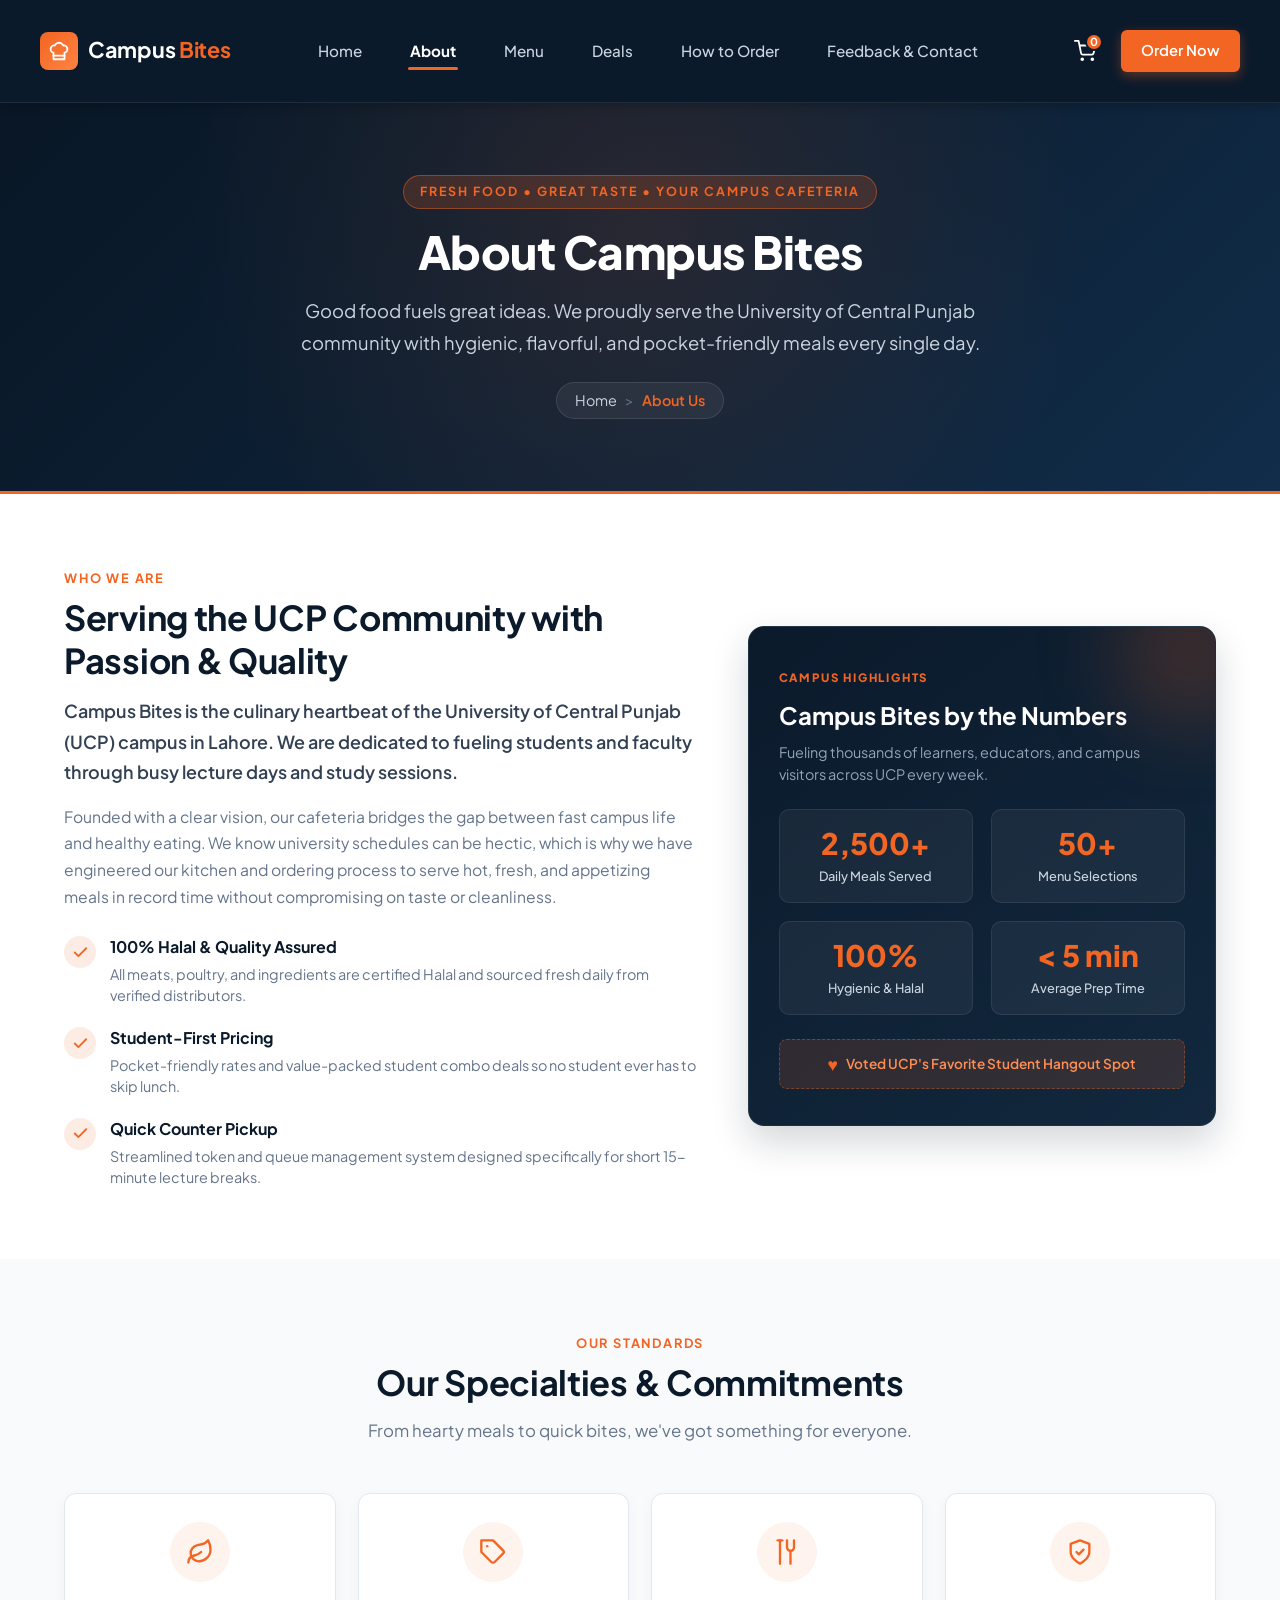
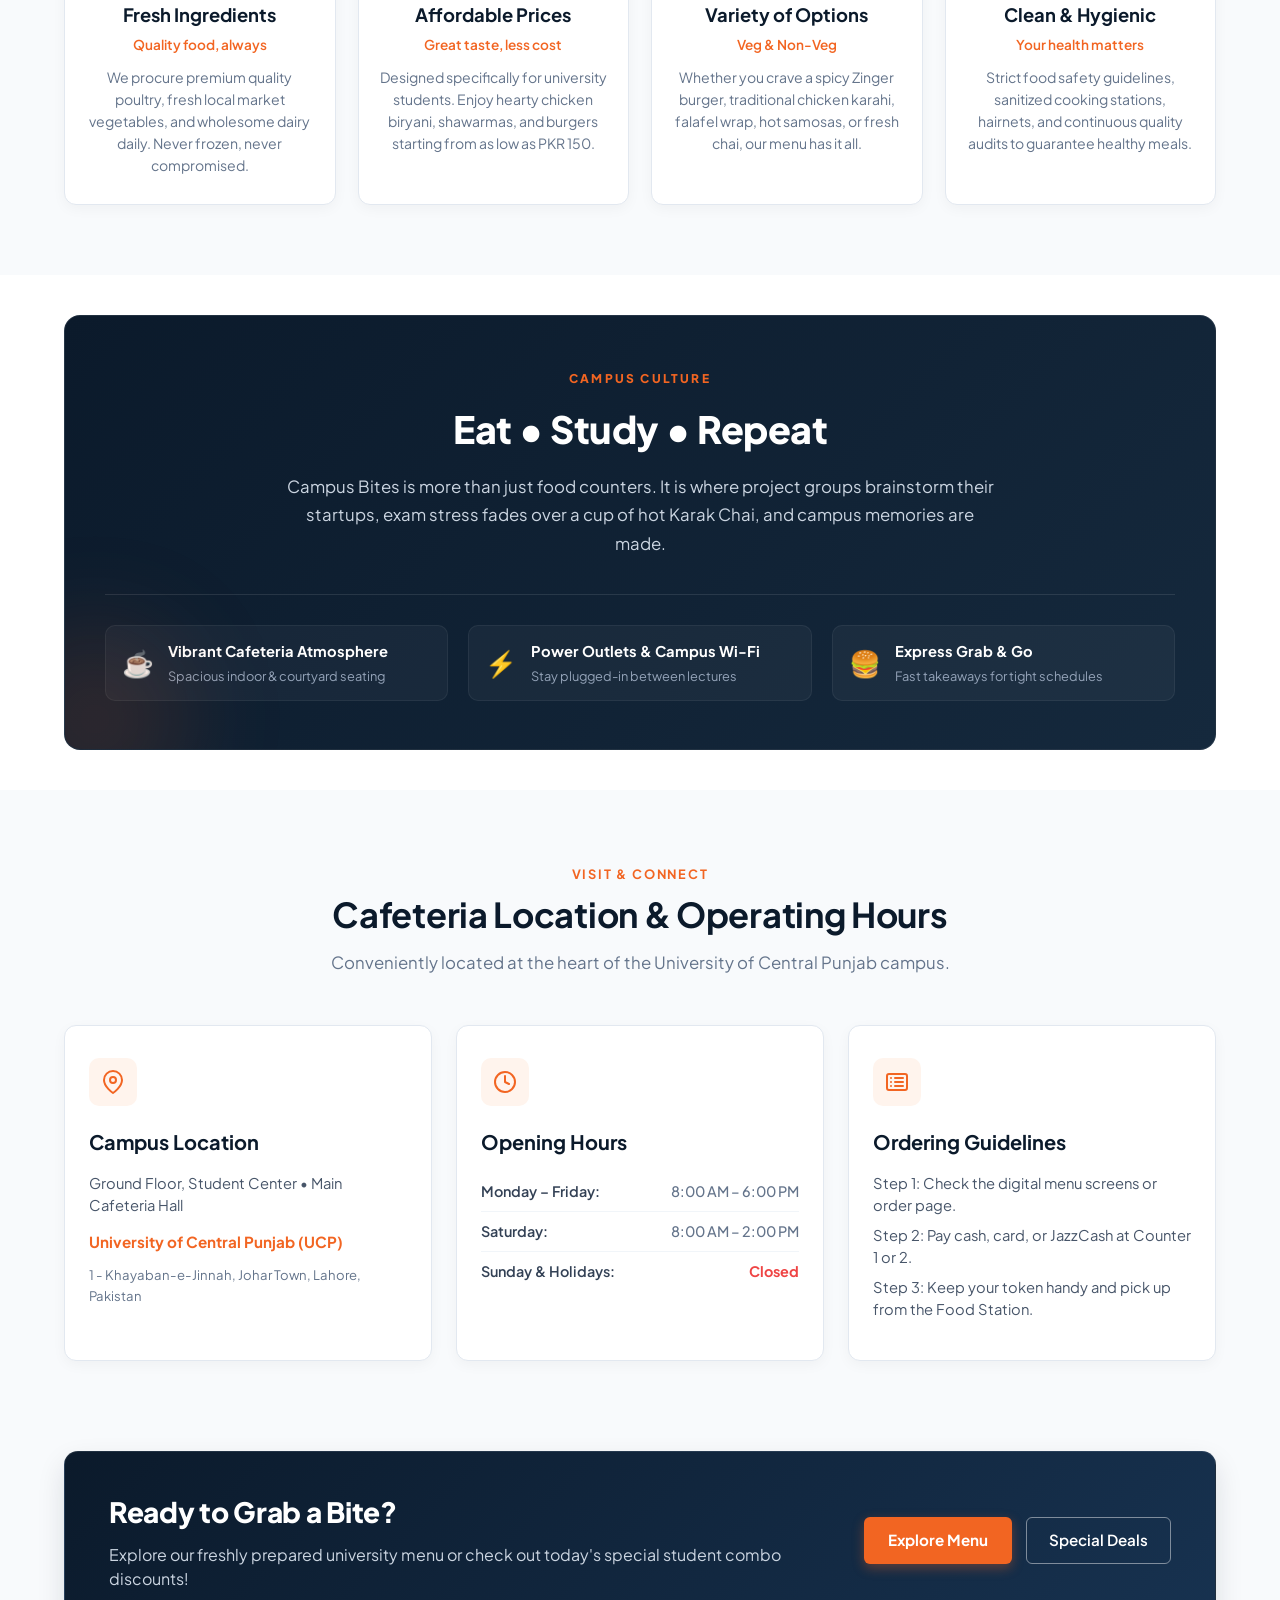
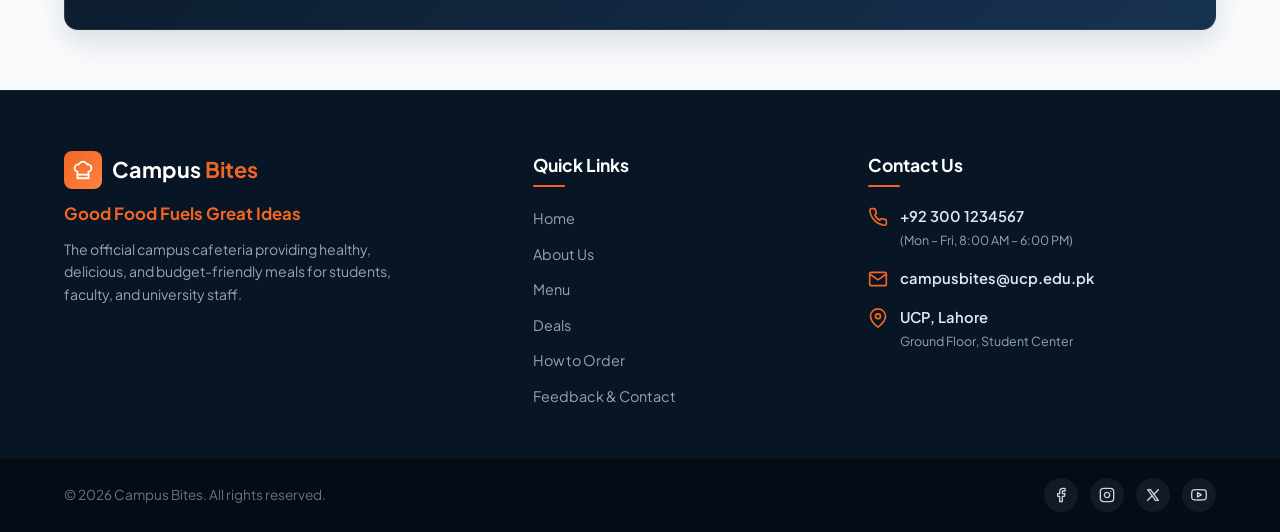
==== src/about-page.html @ dafc76db "Add About Page" ====
<!DOCTYPE html>
<html lang="en">
<head>
    <meta charset="UTF-8">
    <meta name="viewport" content="width=device-width, initial-scale=1.0">
    <title>Campus Bites | About Us</title>
    <!-- Linking shared CSS file -->
    <link rel="stylesheet" href="../styles/style.css">
    <!-- Google Fonts for modern typography -->
    <link rel="preconnect" href="https://fonts.googleapis.com">
    <link rel="preconnect" href="https://fonts.gstatic.com" crossorigin>
    <link href="https://fonts.googleapis.com/css2?family=Plus+Jakarta+Sans:wght@400;500;600;700;800&display=swap" rel="stylesheet">
</head>
<body class="about-body">

    <!-- Header & Navigation Bar -->
    <header class="about-header" id="about-top">
        <div class="about-header-inner">
            <!-- Brand Logo -->
            <a href="index.html" class="about-logo">
                <span class="about-logo-badge">
                    <!-- Chef Hat Icon -->
                    <svg class="about-logo-icon" viewBox="0 0 24 24" fill="none" stroke="currentColor" stroke-width="2" stroke-linecap="round" stroke-linejoin="round">
                        <path d="M6 13.87A4 4 0 0 1 7.41 6a5.11 5.11 0 0 1 1.05-1.54 5 5 0 0 1 7.08 0A5.11 5.11 0 0 1 16.59 6 4 4 0 0 1 18 13.87V21H6Z"/>
                        <line x1="6" y1="17" x2="18" y2="17"/>
                    </svg>
                </span>
                <span class="about-logo-text">Campus <span class="about-logo-accent">Bites</span></span>
            </a>

            <!-- Navigation Links -->
            <nav class="about-nav">
                <ul class="about-nav-list">
                    <li class="about-nav-item"><a href="index.html" class="about-nav-link">Home</a></li>
                    <li class="about-nav-item"><a href="about-page.html" class="about-nav-link about-nav-link-active">About</a></li>
                    <li class="about-nav-item"><a href="menu.html" class="about-nav-link">Menu</a></li>
                    <li class="about-nav-item"><a href="deals.html" class="about-nav-link">Deals</a></li>
                    <li class="about-nav-item"><a href="order.html" class="about-nav-link">How to Order</a></li>
                    <li class="about-nav-item"><a href="feedback.html" class="about-nav-link">Feedback &amp; Contact</a></li>
                </ul>
            </nav>

            <!-- Actions: Cart & Order Button -->
            <div class="about-header-actions">
                <a href="order.html" class="about-cart-btn" aria-label="Shopping Cart">
                    <svg class="about-cart-icon" viewBox="0 0 24 24" fill="none" stroke="currentColor" stroke-width="2" stroke-linecap="round" stroke-linejoin="round">
                        <circle cx="9" cy="21" r="1"/>
                        <circle cx="20" cy="21" r="1"/>
                        <path d="M1 1h4l2.68 13.39a2 2 0 0 0 2 1.61h9.72a2 2 0 0 0 2-1.61L23 6H6"/>
                    </svg>
                    <span class="about-cart-count">0</span>
                </a>
                <a href="order.html" class="about-order-btn">Order Now</a>
            </div>
        </div>
    </header>

    <!-- Main Content -->
    <main class="about-main">

        <!-- Hero Banner Section -->
        <section class="about-hero">
            <div class="about-hero-overlay"></div>
            <div class="about-hero-content">
                <span class="about-hero-badge">Fresh Food &bull; Great Taste &bull; Your Campus Cafeteria</span>
                <h1 class="about-hero-title">About Campus Bites</h1>
                <p class="about-hero-desc">Good food fuels great ideas. We proudly serve the University of Central Punjab community with hygienic, flavorful, and pocket-friendly meals every single day.</p>
                <div class="about-hero-breadcrumbs">
                    <a href="index.html" class="about-breadcrumb-item">Home</a>
                    <span class="about-breadcrumb-sep">&gt;</span>
                    <span class="about-breadcrumb-item about-breadcrumb-current">About Us</span>
                </div>
            </div>
        </section>

        <!-- Our Story & Mission Section -->
        <section class="about-section about-story-section" id="about-story">
            <div class="about-container">
                <div class="about-story-grid">
                    
                    <!-- Left Column: Story Text -->
                    <div class="about-story-text">
                        <span class="about-section-tag">WHO WE ARE</span>
                        <h2 class="about-section-heading">Serving the UCP Community with Passion &amp; Quality</h2>
                        <p class="about-story-lead">Campus Bites is the culinary heartbeat of the University of Central Punjab (UCP) campus in Lahore. We are dedicated to fueling students and faculty through busy lecture days and study sessions.</p>
                        <p class="about-story-paragraph">Founded with a clear vision, our cafeteria bridges the gap between fast campus life and healthy eating. We know university schedules can be hectic, which is why we have engineered our kitchen and ordering process to serve hot, fresh, and appetizing meals in record time without compromising on taste or cleanliness.</p>
                        
                        <!-- Story Feature Points -->
                        <div class="about-story-features">
                            <div class="about-story-feature-item">
                                <div class="about-feature-icon-wrapper">
                                    <svg viewBox="0 0 24 24" fill="none" stroke="currentColor" stroke-width="2.5" stroke-linecap="round" stroke-linejoin="round">
                                        <polyline points="20 6 9 17 4 12"/>
                                    </svg>
                                </div>
                                <div class="about-feature-text">
                                    <h4 class="about-feature-title">100% Halal &amp; Quality Assured</h4>
                                    <p class="about-feature-desc">All meats, poultry, and ingredients are certified Halal and sourced fresh daily from verified distributors.</p>
                                </div>
                            </div>

                            <div class="about-story-feature-item">
                                <div class="about-feature-icon-wrapper">
                                    <svg viewBox="0 0 24 24" fill="none" stroke="currentColor" stroke-width="2.5" stroke-linecap="round" stroke-linejoin="round">
                                        <polyline points="20 6 9 17 4 12"/>
                                    </svg>
                                </div>
                                <div class="about-feature-text">
                                    <h4 class="about-feature-title">Student-First Pricing</h4>
                                    <p class="about-feature-desc">Pocket-friendly rates and value-packed student combo deals so no student ever has to skip lunch.</p>
                                </div>
                            </div>

                            <div class="about-story-feature-item">
                                <div class="about-feature-icon-wrapper">
                                    <svg viewBox="0 0 24 24" fill="none" stroke="currentColor" stroke-width="2.5" stroke-linecap="round" stroke-linejoin="round">
                                        <polyline points="20 6 9 17 4 12"/>
                                    </svg>
                                </div>
                                <div class="about-feature-text">
                                    <h4 class="about-feature-title">Quick Counter Pickup</h4>
                                    <p class="about-feature-desc">Streamlined token and queue management system designed specifically for short 15-minute lecture breaks.</p>
                                </div>
                            </div>
                        </div>
                    </div>

                    <!-- Right Column: Visual Stats Card -->
                    <div class="about-story-visual">
                        <div class="about-stats-card">
                            <div class="about-stats-card-header">
                                <span class="about-stats-card-badge">CAMPUS HIGHLIGHTS</span>
                                <h3 class="about-stats-card-title">Campus Bites by the Numbers</h3>
                                <p class="about-stats-card-desc">Fueling thousands of learners, educators, and campus visitors across UCP every week.</p>
                            </div>

                            <div class="about-stats-grid">
                                <div class="about-stat-item">
                                    <span class="about-stat-num">2,500+</span>
                                    <span class="about-stat-label">Daily Meals Served</span>
                                </div>
                                <div class="about-stat-item">
                                    <span class="about-stat-num">50+</span>
                                    <span class="about-stat-label">Menu Selections</span>
                                </div>
                                <div class="about-stat-item">
                                    <span class="about-stat-num">100%</span>
                                    <span class="about-stat-label">Hygienic &amp; Halal</span>
                                </div>
                                <div class="about-stat-item">
                                    <span class="about-stat-num">&lt; 5 min</span>
                                    <span class="about-stat-label">Average Prep Time</span>
                                </div>
                            </div>

                            <div class="about-card-banner">
                                <span class="about-card-banner-icon">&hearts;</span>
                                <span class="about-card-banner-text">Voted UCP's Favorite Student Hangout Spot</span>
                            </div>
                        </div>
                    </div>

                </div>
            </div>
        </section>

        <!-- Our Specialties Section (Matching Home Page Theme) -->
        <section class="about-section about-pillars-section" id="about-specialties">
            <div class="about-container">
                
                <div class="about-section-header-center">
                    <span class="about-section-tag">OUR STANDARDS</span>
                    <h2 class="about-section-heading">Our Specialties &amp; Commitments</h2>
                    <p class="about-section-subheading">From hearty meals to quick bites, we've got something for everyone.</p>
                </div>

                <div class="about-pillars-grid">
                    
                    <!-- Card 1: Fresh Ingredients -->
                    <div class="about-pillar-card">
                        <div class="about-pillar-icon-container">
                            <!-- Leaf / Plant Icon -->
                            <svg viewBox="0 0 24 24" fill="none" stroke="currentColor" stroke-width="2" stroke-linecap="round" stroke-linejoin="round">
                                <path d="M11 20A7 7 0 0 1 9.8 6.1C15.5 5 17 4.48 19 2c1 2 2 4.18 2 8 0 5.5-4.78 10-10 10Z"/>
                                <path d="M2 21c0-3 1.85-5.36 5.08-6C9.5 14.52 12 13 13 12"/>
                            </svg>
                        </div>
                        <h3 class="about-pillar-title">Fresh Ingredients</h3>
                        <p class="about-pillar-subtitle">Quality food, always</p>
                        <p class="about-pillar-text">We procure premium quality poultry, fresh local market vegetables, and wholesome dairy daily. Never frozen, never compromised.</p>
                    </div>

                    <!-- Card 2: Affordable Prices -->
                    <div class="about-pillar-card">
                        <div class="about-pillar-icon-container">
                            <!-- Price Tag Icon -->
                            <svg viewBox="0 0 24 24" fill="none" stroke="currentColor" stroke-width="2" stroke-linecap="round" stroke-linejoin="round">
                                <path d="M20.59 13.41l-7.17 7.17a2 2 0 0 1-2.83 0L2 12V2h10l8.59 8.59a2 2 0 0 1 0 2.82z"/>
                                <line x1="7" y1="7" x2="7.01" y2="7"/>
                            </svg>
                        </div>
                        <h3 class="about-pillar-title">Affordable Prices</h3>
                        <p class="about-pillar-subtitle">Great taste, less cost</p>
                        <p class="about-pillar-text">Designed specifically for university students. Enjoy hearty chicken biryani, shawarmas, and burgers starting from as low as PKR 150.</p>
                    </div>

                    <!-- Card 3: Variety of Options -->
                    <div class="about-pillar-card">
                        <div class="about-pillar-icon-container">
                            <!-- Cutlery / Bowl Icon -->
                            <svg viewBox="0 0 24 24" fill="none" stroke="currentColor" stroke-width="2" stroke-linecap="round" stroke-linejoin="round">
                                <path d="M18 2v6a3 3 0 0 1-3 3 3 3 0 0 1-3-3V2"/>
                                <path d="M15 11v11"/>
                                <path d="M6 2v20"/>
                                <path d="M4 2h4"/>
                            </svg>
                        </div>
                        <h3 class="about-pillar-title">Variety of Options</h3>
                        <p class="about-pillar-subtitle">Veg &amp; Non-Veg</p>
                        <p class="about-pillar-text">Whether you crave a spicy Zinger burger, traditional chicken karahi, falafel wrap, hot samosas, or fresh chai, our menu has it all.</p>
                    </div>

                    <!-- Card 4: Clean & Hygienic -->
                    <div class="about-pillar-card">
                        <div class="about-pillar-icon-container">
                            <!-- Sparkle / Shield Icon -->
                            <svg viewBox="0 0 24 24" fill="none" stroke="currentColor" stroke-width="2" stroke-linecap="round" stroke-linejoin="round">
                                <path d="M12 22s8-4 8-10V5l-8-3-8 3v7c0 6 8 10 8 10z"/>
                                <path d="m9 12 2 2 4-4"/>
                            </svg>
                        </div>
                        <h3 class="about-pillar-title">Clean &amp; Hygienic</h3>
                        <p class="about-pillar-subtitle">Your health matters</p>
                        <p class="about-pillar-text">Strict food safety guidelines, sanitized cooking stations, hairnets, and continuous quality audits to guarantee healthy meals.</p>
                    </div>

                </div>
            </div>
        </section>

        <!-- "Eat Study Repeat" Campus Life Feature Banner -->
        <section class="about-quote-section">
            <div class="about-container">
                <div class="about-quote-box">
                    <span class="about-quote-badge">CAMPUS CULTURE</span>
                    <h2 class="about-quote-title">Eat &bull; Study &bull; Repeat</h2>
                    <p class="about-quote-desc">Campus Bites is more than just food counters. It is where project groups brainstorm their startups, exam stress fades over a cup of hot Karak Chai, and campus memories are made.</p>
                    
                    <div class="about-quote-features-row">
                        <div class="about-quote-feature">
                            <span class="about-quote-feature-icon">&#9749;</span>
                            <div class="about-quote-feature-text">
                                <strong class="about-quote-feature-title">Vibrant Cafeteria Atmosphere</strong>
                                <span class="about-quote-feature-sub">Spacious indoor &amp; courtyard seating</span>
                            </div>
                        </div>
                        <div class="about-quote-feature">
                            <span class="about-quote-feature-icon">&#9889;</span>
                            <div class="about-quote-feature-text">
                                <strong class="about-quote-feature-title">Power Outlets &amp; Campus Wi-Fi</strong>
                                <span class="about-quote-feature-sub">Stay plugged-in between lectures</span>
                            </div>
                        </div>
                        <div class="about-quote-feature">
                            <span class="about-quote-feature-icon">&#127828;</span>
                            <div class="about-quote-feature-text">
                                <strong class="about-quote-feature-title">Express Grab &amp; Go</strong>
                                <span class="about-quote-feature-sub">Fast takeaways for tight schedules</span>
                            </div>
                        </div>
                    </div>
                </div>
            </div>
        </section>

        <!-- Cafeteria Information: Location, Timings & Guidelines -->
        <section class="about-section about-info-section" id="about-info">
            <div class="about-container">
                <div class="about-section-header-center">
                    <span class="about-section-tag">VISIT &amp; CONNECT</span>
                    <h2 class="about-section-heading">Cafeteria Location &amp; Operating Hours</h2>
                    <p class="about-section-subheading">Conveniently located at the heart of the University of Central Punjab campus.</p>
                </div>

                <div class="about-info-grid">
                    
                    <!-- Location Card -->
                    <div class="about-info-card">
                        <div class="about-info-icon-circle">
                            <svg viewBox="0 0 24 24" fill="none" stroke="currentColor" stroke-width="2" stroke-linecap="round" stroke-linejoin="round">
                                <path d="M21 10c0 7-9 13-9 13s-9-6-9-13a9 9 0 0 1 18 0z"/>
                                <circle cx="12" cy="10" r="3"/>
                            </svg>
                        </div>
                        <h3 class="about-info-card-title">Campus Location</h3>
                        <p class="about-info-card-text">Ground Floor, Student Center &bull; Main Cafeteria Hall</p>
                        <p class="about-info-card-highlight">University of Central Punjab (UCP)</p>
                        <p class="about-info-card-sub">1 - Khayaban-e-Jinnah, Johar Town, Lahore, Pakistan</p>
                    </div>

                    <!-- Timings Card -->
                    <div class="about-info-card">
                        <div class="about-info-icon-circle">
                            <svg viewBox="0 0 24 24" fill="none" stroke="currentColor" stroke-width="2" stroke-linecap="round" stroke-linejoin="round">
                                <circle cx="12" cy="12" r="10"/>
                                <polyline points="12 6 12 12 16 14"/>
                            </svg>
                        </div>
                        <h3 class="about-info-card-title">Opening Hours</h3>
                        <div class="about-timing-row">
                            <span class="about-timing-day">Monday &ndash; Friday:</span>
                            <span class="about-timing-hours">8:00 AM &ndash; 6:00 PM</span>
                        </div>
                        <div class="about-timing-row">
                            <span class="about-timing-day">Saturday:</span>
                            <span class="about-timing-hours">8:00 AM &ndash; 2:00 PM</span>
                        </div>
                        <div class="about-timing-row">
                            <span class="about-timing-day">Sunday &amp; Holidays:</span>
                            <span class="about-timing-hours about-timing-closed">Closed</span>
                        </div>
                    </div>

                    <!-- How It Works / Guidelines Card -->
                    <div class="about-info-card">
                        <div class="about-info-icon-circle">
                            <svg viewBox="0 0 24 24" fill="none" stroke="currentColor" stroke-width="2" stroke-linecap="round" stroke-linejoin="round">
                                <rect x="2" y="4" width="20" height="16" rx="2"/>
                                <line x1="6" y1="8" x2="6" y2="8"/>
                                <line x1="10" y1="8" x2="18" y2="8"/>
                                <line x1="6" y1="12" x2="6" y2="12"/>
                                <line x1="10" y1="12" x2="18" y2="12"/>
                                <line x1="6" y1="16" x2="6" y2="16"/>
                                <line x1="10" y1="16" x2="18" y2="16"/>
                            </svg>
                        </div>
                        <h3 class="about-info-card-title">Ordering Guidelines</h3>
                        <p class="about-info-card-text">Step 1: Check the digital menu screens or order page.</p>
                        <p class="about-info-card-text">Step 2: Pay cash, card, or JazzCash at Counter 1 or 2.</p>
                        <p class="about-info-card-text">Step 3: Keep your token handy and pick up from the Food Station.</p>
                    </div>

                </div>
            </div>
        </section>

        <!-- Call To Action Banner -->
        <section class="about-cta-section">
            <div class="about-container">
                <div class="about-cta-box">
                    <div class="about-cta-content">
                        <h2 class="about-cta-title">Ready to Grab a Bite?</h2>
                        <p class="about-cta-desc">Explore our freshly prepared university menu or check out today's special student combo discounts!</p>
                    </div>
                    <div class="about-cta-buttons">
                        <a href="menu.html" class="about-btn-primary">Explore Menu</a>
                        <a href="deals.html" class="about-btn-outline">Special Deals</a>
                    </div>
                </div>
            </div>
        </section>

    </main>

    <!-- Footer Section -->
    <footer class="about-footer">
        <div class="about-footer-container">
            <div class="about-footer-grid">
                
                <!-- Col 1: Brand Info -->
                <div class="about-footer-col">
                    <div class="about-footer-brand">
                        <span class="about-logo-badge">
                            <svg class="about-logo-icon" viewBox="0 0 24 24" fill="none" stroke="currentColor" stroke-width="2" stroke-linecap="round" stroke-linejoin="round">
                                <path d="M6 13.87A4 4 0 0 1 7.41 6a5.11 5.11 0 0 1 1.05-1.54 5 5 0 0 1 7.08 0A5.11 5.11 0 0 1 16.59 6 4 4 0 0 1 18 13.87V21H6Z"/>
                                <line x1="6" y1="17" x2="18" y2="17"/>
                            </svg>
                        </span>
                        <span class="about-footer-logo-title">Campus <span class="about-logo-accent">Bites</span></span>
                    </div>
                    <p class="about-footer-tagline">Good Food Fuels Great Ideas</p>
                    <p class="about-footer-subtext">The official campus cafeteria providing healthy, delicious, and budget-friendly meals for students, faculty, and university staff.</p>
                </div>

                <!-- Col 2: Quick Links -->
                <div class="about-footer-col">
                    <h3 class="about-footer-heading">Quick Links</h3>
                    <ul class="about-footer-nav">
                        <li class="about-footer-nav-item"><a href="index.html" class="about-footer-nav-link">Home</a></li>
                        <li class="about-footer-nav-item"><a href="about-page.html" class="about-footer-nav-link">About Us</a></li>
                        <li class="about-footer-nav-item"><a href="menu.html" class="about-footer-nav-link">Menu</a></li>
                        <li class="about-footer-nav-item"><a href="deals.html" class="about-footer-nav-link">Deals</a></li>
                        <li class="about-footer-nav-item"><a href="order.html" class="about-footer-nav-link">How to Order</a></li>
                        <li class="about-footer-nav-item"><a href="feedback.html" class="about-footer-nav-link">Feedback &amp; Contact</a></li>
                    </ul>
                </div>

                <!-- Col 3: Contact Us -->
                <div class="about-footer-col">
                    <h3 class="about-footer-heading">Contact Us</h3>
                    <div class="about-contact-list">
                        
                        <div class="about-contact-row">
                            <span class="about-contact-icon">
                                <svg viewBox="0 0 24 24" fill="none" stroke="currentColor" stroke-width="2" stroke-linecap="round" stroke-linejoin="round">
                                    <path d="M22 16.92v3a2 2 0 0 1-2.18 2 19.79 19.79 0 0 1-8.63-3.07 19.5 19.5 0 0 1-6-6 19.79 19.79 0 0 1-3.07-8.67A2 2 0 0 1 4.11 2h3a2 2 0 0 1 2 1.72 12.84 12.84 0 0 0 .7 2.81 2 2 0 0 1-.45 2.11L8.09 9.91a16 16 0 0 0 6 6l1.27-1.27a2 2 0 0 1 2.11-.45 12.84 12.84 0 0 0 2.81.7A2 2 0 0 1 22 16.92z"/>
                                </svg>
                            </span>
                            <div class="about-contact-details">
                                <span class="about-contact-val">+92 300 1234567</span>
                                <span class="about-contact-sub">(Mon &ndash; Fri, 8:00 AM &ndash; 6:00 PM)</span>
                            </div>
                        </div>

                        <div class="about-contact-row">
                            <span class="about-contact-icon">
                                <svg viewBox="0 0 24 24" fill="none" stroke="currentColor" stroke-width="2" stroke-linecap="round" stroke-linejoin="round">
                                    <path d="M4 4h16c1.1 0 2 .9 2 2v12c0 1.1-.9 2-2 2H4c-1.1 0-2-.9-2-2V6c0-1.1.9-2 2-2z"/>
                                    <polyline points="22,6 12,13 2,6"/>
                                </svg>
                            </span>
                            <div class="about-contact-details">
                                <span class="about-contact-val">campusbites@ucp.edu.pk</span>
                            </div>
                        </div>

                        <div class="about-contact-row">
                            <span class="about-contact-icon">
                                <svg viewBox="0 0 24 24" fill="none" stroke="currentColor" stroke-width="2" stroke-linecap="round" stroke-linejoin="round">
                                    <path d="M21 10c0 7-9 13-9 13s-9-6-9-13a9 9 0 0 1 18 0z"/>
                                    <circle cx="12" cy="10" r="3"/>
                                </svg>
                            </span>
                            <div class="about-contact-details">
                                <span class="about-contact-val">UCP, Lahore</span>
                                <span class="about-contact-sub">Ground Floor, Student Center</span>
                            </div>
                        </div>

                    </div>
                </div>

            </div>
        </div>

        <!-- Footer Bottom Bar -->
        <div class="about-footer-bottom">
            <div class="about-footer-bottom-container">
                <p class="about-footer-copy">&copy; 2026 Campus Bites. All rights reserved.</p>
                <div class="about-social-row">
                    <!-- Facebook -->
                    <a href="#" class="about-social-btn" aria-label="Facebook">
                        <svg viewBox="0 0 24 24" fill="none" stroke="currentColor" stroke-width="2" stroke-linecap="round" stroke-linejoin="round">
                            <path d="M18 2h-3a5 5 0 0 0-5 5v3H7v4h3v8h4v-8h3l1-4h-4V7a1 1 0 0 1 1-1h3z"/>
                        </svg>
                    </a>
                    <!-- Instagram -->
                    <a href="#" class="about-social-btn" aria-label="Instagram">
                        <svg viewBox="0 0 24 24" fill="none" stroke="currentColor" stroke-width="2" stroke-linecap="round" stroke-linejoin="round">
                            <rect x="2" y="2" width="20" height="20" rx="5" ry="5"/>
                            <path d="M16 11.37A4 4 0 1 1 12.63 8 4 4 0 0 1 16 11.37z"/>
                            <line x1="17.5" y1="6.5" x2="17.51" y2="6.5"/>
                        </svg>
                    </a>
                    <!-- X / Twitter -->
                    <a href="#" class="about-social-btn" aria-label="X Twitter">
                        <svg viewBox="0 0 24 24" fill="none" stroke="currentColor" stroke-width="2" stroke-linecap="round" stroke-linejoin="round">
                            <path d="M4 4l11.733 16h4.267l-11.733 -16z"/>
                            <path d="M4 20l6.768 -6.768m2.46 -2.46l6.772 -6.772"/>
                        </svg>
                    </a>
                    <!-- YouTube -->
                    <a href="#" class="about-social-btn" aria-label="YouTube">
                        <svg viewBox="0 0 24 24" fill="none" stroke="currentColor" stroke-width="2" stroke-linecap="round" stroke-linejoin="round">
                            <path d="M22.54 6.42a2.78 2.78 0 0 0-1.94-2C18.88 4 12 4 12 4s-6.88 0-8.6.46a2.78 2.78 0 0 0-1.94 2A29 29 0 0 0 1 11.75a29 29 0 0 0 .46 5.33A2.78 2.78 0 0 0 3.4 19c1.72.46 8.6.46 8.6.46s6.88 0 8.6-.46a2.78 2.78 0 0 0 1.94-2 29 29 0 0 0 .46-5.25 29 29 0 0 0-.46-5.33z"/>
                            <polygon points="9.75 15.02 15.5 11.75 9.75 8.48 9.75 15.02"/>
                        </svg>
                    </a>
                </div>
            </div>
        </div>
    </footer>

</body>
</html>
---- styles/style.css ----
/* Shared CSS for Campus Bites */
body {
    font-family: Arial, sans-serif;
    margin: 0;
    padding: 0;
    background-color: #f8f9fa;
}

header {
    background-color: #343a40;
    color: white;
    padding: 1rem;
    text-align: center;
}

nav ul {
    list-style-type: none;
    padding: 0;
}

nav ul li {
    display: inline;
    margin: 0 10px;
}

nav ul li a {
    color: white;
    text-decoration: none;
}

/* ==========================================================================
   ABOUT PAGE STYLES (feature/about-page)
   Every class and ID is prefixed with "about-" to prevent merge conflicts.
   Theme matches Campus Bites design (Deep Navy #0B1A2B, Orange #F26522).
   ========================================================================== */

/* Typography & Reset for About Page */
.about-body {
    font-family: 'Plus Jakarta Sans', 'Segoe UI', -apple-system, BlinkMacSystemFont, Roboto, sans-serif;
    color: #1e293b;
    background-color: #f8fafc;
    margin: 0;
    padding: 0;
    line-height: 1.6;
    -webkit-font-smoothing: antialiased;
}

.about-body * {
    box-sizing: border-box;
}

/* Reusable Container */
.about-container {
    width: 100%;
    max-width: 1200px;
    margin: 0 auto;
    padding: 0 24px;
}

/* ==========================================================================
   HEADER & NAVIGATION BAR
   ========================================================================== */
.about-header {
    background-color: #0b1a2b;
    color: #ffffff;
    position: sticky;
    top: 0;
    z-index: 1000;
    box-shadow: 0 2px 10px rgba(0, 0, 0, 0.25);
    border-bottom: 1px solid rgba(255, 255, 255, 0.08);
}

.about-header-inner {
    max-width: 1280px;
    margin: 0 auto;
    padding: 14px 24px;
    display: flex;
    align-items: center;
    justify-content: space-between;
    gap: 20px;
}

/* Brand Logo */
.about-logo {
    display: flex;
    align-items: center;
    gap: 10px;
    text-decoration: none;
    color: #ffffff;
    font-weight: 700;
    font-size: 1.35rem;
    letter-spacing: -0.3px;
}

.about-logo-badge {
    display: flex;
    align-items: center;
    justify-content: center;
    width: 38px;
    height: 38px;
    background: linear-gradient(135deg, #f26522 0%, #ff8342 100%);
    border-radius: 8px;
    color: #ffffff;
}

.about-logo-icon {
    width: 22px;
    height: 22px;
}

.about-logo-accent {
    color: #f26522;
}

/* Navigation Links */
.about-nav {
    display: flex;
    align-items: center;
}

.about-nav-list {
    display: flex;
    align-items: center;
    list-style: none;
    margin: 0;
    padding: 0;
    gap: 24px;
}

.about-nav-link {
    color: #cbd5e1;
    text-decoration: none;
    font-size: 0.95rem;
    font-weight: 500;
    padding: 6px 2px;
    position: relative;
    transition: color 0.2s ease;
}

.about-nav-link:hover {
    color: #ffffff;
}

.about-nav-link-active {
    color: #ffffff;
    font-weight: 700;
}

.about-nav-link-active::after {
    content: '';
    position: absolute;
    bottom: -4px;
    left: 0;
    width: 100%;
    height: 3px;
    background-color: #f26522;
    border-radius: 2px;
}

/* Header Action Buttons */
.about-header-actions {
    display: flex;
    align-items: center;
    gap: 16px;
}

.about-cart-btn {
    position: relative;
    display: flex;
    align-items: center;
    justify-content: center;
    width: 40px;
    height: 40px;
    color: #ffffff;
    text-decoration: none;
    border-radius: 50%;
    transition: background-color 0.2s ease;
}

.about-cart-btn:hover {
    background-color: rgba(255, 255, 255, 0.1);
}

.about-cart-icon {
    width: 22px;
    height: 22px;
}

.about-cart-count {
    position: absolute;
    top: 2px;
    right: 2px;
    background-color: #f26522;
    color: #ffffff;
    font-size: 0.7rem;
    font-weight: 700;
    width: 18px;
    height: 18px;
    border-radius: 50%;
    display: flex;
    align-items: center;
    justify-content: center;
    border: 2px solid #0b1a2b;
}

.about-order-btn {
    background-color: #f26522;
    color: #ffffff;
    padding: 9px 20px;
    border-radius: 6px;
    text-decoration: none;
    font-size: 0.92rem;
    font-weight: 600;
    transition: background-color 0.2s ease, transform 0.15s ease, box-shadow 0.2s ease;
    box-shadow: 0 4px 12px rgba(242, 101, 34, 0.35);
}

.about-order-btn:hover {
    background-color: #d95213;
    transform: translateY(-1px);
    box-shadow: 0 6px 16px rgba(242, 101, 34, 0.45);
}

/* ==========================================================================
   HERO BANNER SECTION
   ========================================================================== */
.about-hero {
    position: relative;
    background: linear-gradient(135deg, #091726 0%, #0d2238 60%, #112d4a 100%);
    color: #ffffff;
    padding: 72px 24px;
    text-align: center;
    overflow: hidden;
    border-bottom: 3px solid #f26522;
}

.about-hero-overlay {
    position: absolute;
    top: 0;
    left: 0;
    right: 0;
    bottom: 0;
    background-image: radial-gradient(circle at 50% 30%, rgba(242, 101, 34, 0.12) 0%, transparent 65%);
    pointer-events: none;
}

.about-hero-content {
    position: relative;
    max-width: 820px;
    margin: 0 auto;
}

.about-hero-badge {
    display: inline-block;
    background: rgba(242, 101, 34, 0.18);
    border: 1px solid rgba(242, 101, 34, 0.45);
    color: #f26522;
    font-size: 0.78rem;
    font-weight: 700;
    letter-spacing: 2px;
    padding: 6px 16px;
    border-radius: 50px;
    text-transform: uppercase;
    margin-bottom: 16px;
}

.about-hero-title {
    font-size: 2.85rem;
    font-weight: 800;
    margin: 0 0 16px 0;
    line-height: 1.2;
    letter-spacing: -0.5px;
    color: #ffffff;
}

.about-hero-desc {
    font-size: 1.15rem;
    color: #cbd5e1;
    margin: 0 auto 24px auto;
    max-width: 680px;
    line-height: 1.7;
}

.about-hero-breadcrumbs {
    display: inline-flex;
    align-items: center;
    gap: 8px;
    font-size: 0.9rem;
    color: #94a3b8;
    background: rgba(255, 255, 255, 0.06);
    padding: 6px 18px;
    border-radius: 30px;
    border: 1px solid rgba(255, 255, 255, 0.1);
}

.about-breadcrumb-item {
    color: #cbd5e1;
    text-decoration: none;
    transition: color 0.2s ease;
}

.about-breadcrumb-item:hover {
    color: #f26522;
}

.about-breadcrumb-sep {
    color: #64748b;
}

.about-breadcrumb-current {
    color: #f26522;
    font-weight: 600;
}

/* ==========================================================================
   GENERAL SECTION UTILITIES
   ========================================================================== */
.about-section {
    padding: 70px 0;
}

.about-section-tag {
    display: inline-block;
    color: #f26522;
    font-size: 0.8rem;
    font-weight: 700;
    letter-spacing: 1.8px;
    text-transform: uppercase;
    margin-bottom: 8px;
}

.about-section-heading {
    font-size: 2.15rem;
    font-weight: 700;
    color: #0b1a2b;
    margin: 0 0 14px 0;
    line-height: 1.25;
    letter-spacing: -0.3px;
}

.about-section-header-center {
    text-align: center;
    max-width: 680px;
    margin: 0 auto 48px auto;
}

.about-section-subheading {
    color: #64748b;
    font-size: 1.05rem;
    margin: 0;
    line-height: 1.6;
}

/* ==========================================================================
   STORY & MISSION SECTION
   ========================================================================== */
.about-story-section {
    background-color: #ffffff;
}

.about-story-grid {
    display: grid;
    grid-template-columns: 1.15fr 0.85fr;
    gap: 50px;
    align-items: center;
}

.about-story-lead {
    font-size: 1.12rem;
    font-weight: 600;
    color: #334155;
    margin: 0 0 16px 0;
    line-height: 1.7;
}

.about-story-paragraph {
    font-size: 0.98rem;
    color: #64748b;
    margin: 0 0 24px 0;
    line-height: 1.7;
}

.about-story-features {
    display: flex;
    flex-direction: column;
    gap: 18px;
    margin-top: 10px;
}

.about-story-feature-item {
    display: flex;
    align-items: flex-start;
    gap: 14px;
}

.about-feature-icon-wrapper {
    flex-shrink: 0;
    width: 32px;
    height: 32px;
    background-color: rgba(242, 101, 34, 0.12);
    border-radius: 50%;
    display: flex;
    align-items: center;
    justify-content: center;
    color: #f26522;
    margin-top: 2px;
}

.about-feature-icon-wrapper svg {
    width: 17px;
    height: 17px;
}

.about-feature-text {
    flex: 1;
}

.about-feature-title {
    font-size: 1rem;
    font-weight: 700;
    color: #0b1a2b;
    margin: 0 0 4px 0;
}

.about-feature-desc {
    font-size: 0.9rem;
    color: #64748b;
    margin: 0;
    line-height: 1.5;
}

/* Story Visual Card & Stats */
.about-stats-card {
    background: linear-gradient(145deg, #0b1a2b 0%, #12283e 100%);
    border-radius: 16px;
    padding: 36px 30px;
    color: #ffffff;
    box-shadow: 0 16px 36px rgba(11, 26, 43, 0.18);
    border: 1px solid rgba(255, 255, 255, 0.08);
    position: relative;
    overflow: hidden;
}

.about-stats-card::before {
    content: '';
    position: absolute;
    top: -50px;
    right: -50px;
    width: 150px;
    height: 150px;
    background: rgba(242, 101, 34, 0.2);
    border-radius: 50%;
    filter: blur(40px);
}

.about-stats-card-header {
    margin-bottom: 24px;
}

.about-stats-card-badge {
    display: inline-block;
    color: #f26522;
    font-size: 0.72rem;
    font-weight: 800;
    letter-spacing: 1.8px;
    text-transform: uppercase;
    margin-bottom: 8px;
}

.about-stats-card-title {
    font-size: 1.5rem;
    font-weight: 700;
    color: #ffffff;
    margin: 0 0 8px 0;
}

.about-stats-card-desc {
    font-size: 0.9rem;
    color: #94a3b8;
    margin: 0;
    line-height: 1.5;
}

.about-stats-grid {
    display: grid;
    grid-template-columns: repeat(2, 1fr);
    gap: 18px;
    margin-bottom: 24px;
}

.about-stat-item {
    background: rgba(255, 255, 255, 0.05);
    border: 1px solid rgba(255, 255, 255, 0.08);
    border-radius: 10px;
    padding: 16px;
    text-align: center;
    transition: transform 0.2s ease, background 0.2s ease;
}

.about-stat-item:hover {
    transform: translateY(-2px);
    background: rgba(255, 255, 255, 0.08);
}

.about-stat-num {
    display: block;
    font-size: 1.85rem;
    font-weight: 800;
    color: #f26522;
    line-height: 1.2;
    margin-bottom: 4px;
}

.about-stat-label {
    display: block;
    font-size: 0.8rem;
    color: #cbd5e1;
    font-weight: 500;
}

.about-card-banner {
    display: flex;
    align-items: center;
    justify-content: center;
    gap: 8px;
    background: rgba(242, 101, 34, 0.15);
    border: 1px dashed rgba(242, 101, 34, 0.4);
    border-radius: 8px;
    padding: 10px 14px;
    font-size: 0.85rem;
    font-weight: 600;
    color: #ff8e52;
}

.about-card-banner-icon {
    color: #f26522;
    font-size: 1.1rem;
}

/* ==========================================================================
   OUR SPECIALTIES & PILLARS (Matches Home "Our Specialties" Grid)
   ========================================================================== */
.about-pillars-section {
    background-color: #f8fafc;
}

.about-pillars-grid {
    display: grid;
    grid-template-columns: repeat(4, 1fr);
    gap: 22px;
}

.about-pillar-card {
    background-color: #ffffff;
    border-radius: 12px;
    padding: 28px 20px;
    text-align: center;
    border: 1px solid #e2e8f0;
    box-shadow: 0 4px 14px rgba(0, 0, 0, 0.04);
    transition: transform 0.2s ease, box-shadow 0.2s ease, border-color 0.2s ease;
    display: flex;
    flex-direction: column;
    align-items: center;
}

.about-pillar-card:hover {
    transform: translateY(-4px);
    box-shadow: 0 10px 24px rgba(0, 0, 0, 0.08);
    border-color: #f26522;
}

.about-pillar-icon-container {
    width: 60px;
    height: 60px;
    background-color: #fff4ed;
    border-radius: 50%;
    display: flex;
    align-items: center;
    justify-content: center;
    color: #f26522;
    margin-bottom: 18px;
    transition: transform 0.2s ease;
}

.about-pillar-card:hover .about-pillar-icon-container {
    transform: scale(1.08);
    background-color: #f26522;
    color: #ffffff;
}

.about-pillar-icon-container svg {
    width: 28px;
    height: 28px;
}

.about-pillar-title {
    font-size: 1.15rem;
    font-weight: 700;
    color: #0b1a2b;
    margin: 0 0 4px 0;
}

.about-pillar-subtitle {
    font-size: 0.85rem;
    font-weight: 600;
    color: #f26522;
    margin: 0 0 12px 0;
}

.about-pillar-text {
    font-size: 0.88rem;
    color: #64748b;
    margin: 0;
    line-height: 1.55;
}

/* ==========================================================================
   CAMPUS CULTURE: "EAT STUDY REPEAT" BANNER
   ========================================================================== */
.about-quote-section {
    background-color: #ffffff;
    padding: 40px 0;
}

.about-quote-box {
    background: linear-gradient(135deg, #0b1a2b 0%, #15293d 100%);
    border-radius: 16px;
    padding: 48px 40px;
    color: #ffffff;
    text-align: center;
    position: relative;
    overflow: hidden;
    border: 1px solid rgba(255, 255, 255, 0.08);
}

.about-quote-box::after {
    content: '';
    position: absolute;
    bottom: -60px;
    left: -60px;
    width: 180px;
    height: 180px;
    background: rgba(242, 101, 34, 0.15);
    border-radius: 50%;
    filter: blur(50px);
}

.about-quote-badge {
    display: inline-block;
    color: #f26522;
    font-size: 0.75rem;
    font-weight: 800;
    letter-spacing: 2.2px;
    text-transform: uppercase;
    margin-bottom: 10px;
}

.about-quote-title {
    font-size: 2.35rem;
    font-weight: 800;
    margin: 0 0 14px 0;
    color: #ffffff;
    letter-spacing: -0.5px;
}

.about-quote-desc {
    font-size: 1.05rem;
    color: #cbd5e1;
    max-width: 720px;
    margin: 0 auto 36px auto;
    line-height: 1.7;
}

.about-quote-features-row {
    display: grid;
    grid-template-columns: repeat(3, 1fr);
    gap: 20px;
    border-top: 1px solid rgba(255, 255, 255, 0.1);
    padding-top: 30px;
}

.about-quote-feature {
    display: flex;
    align-items: center;
    gap: 14px;
    background: rgba(255, 255, 255, 0.04);
    border-radius: 10px;
    padding: 14px 16px;
    border: 1px solid rgba(255, 255, 255, 0.06);
    text-align: left;
}

.about-quote-feature-icon {
    font-size: 1.6rem;
    flex-shrink: 0;
}

.about-quote-feature-text {
    display: flex;
    flex-direction: column;
}

.about-quote-feature-title {
    font-size: 0.92rem;
    font-weight: 700;
    color: #ffffff;
    margin-bottom: 2px;
}

.about-quote-feature-sub {
    font-size: 0.8rem;
    color: #94a3b8;
}

/* ==========================================================================
   CAFETERIA INFORMATION (Location, Timings, Guidelines)
   ========================================================================== */
.about-info-section {
    background-color: #f8fafc;
}

.about-info-grid {
    display: grid;
    grid-template-columns: repeat(3, 1fr);
    gap: 24px;
}

.about-info-card {
    background-color: #ffffff;
    border-radius: 12px;
    padding: 32px 24px;
    border: 1px solid #e2e8f0;
    box-shadow: 0 4px 14px rgba(0, 0, 0, 0.04);
    display: flex;
    flex-direction: column;
    align-items: flex-start;
    transition: transform 0.2s ease, box-shadow 0.2s ease;
}

.about-info-card:hover {
    transform: translateY(-3px);
    box-shadow: 0 8px 20px rgba(0, 0, 0, 0.06);
}

.about-info-icon-circle {
    width: 48px;
    height: 48px;
    background-color: #fff4ed;
    border-radius: 10px;
    display: flex;
    align-items: center;
    justify-content: center;
    color: #f26522;
    margin-bottom: 20px;
}

.about-info-icon-circle svg {
    width: 24px;
    height: 24px;
}

.about-info-card-title {
    font-size: 1.25rem;
    font-weight: 700;
    color: #0b1a2b;
    margin: 0 0 14px 0;
}

.about-info-card-text {
    font-size: 0.92rem;
    color: #475569;
    margin: 0 0 8px 0;
    line-height: 1.5;
}

.about-info-card-highlight {
    font-size: 0.95rem;
    font-weight: 700;
    color: #f26522;
    margin: 6px 0;
}

.about-info-card-sub {
    font-size: 0.82rem;
    color: #64748b;
    margin: 4px 0 0 0;
}

.about-timing-row {
    display: flex;
    justify-content: space-between;
    width: 100%;
    padding: 8px 0;
    border-bottom: 1px solid #f1f5f9;
    font-size: 0.9rem;
}

.about-timing-row:last-child {
    border-bottom: none;
}

.about-timing-day {
    color: #334155;
    font-weight: 600;
}

.about-timing-hours {
    color: #64748b;
    font-weight: 500;
}

.about-timing-closed {
    color: #ef4444;
    font-weight: 700;
}

/* ==========================================================================
   CALL TO ACTION (CTA) SECTION
   ========================================================================== */
.about-cta-section {
    padding: 20px 0 60px 0;
    background-color: #f8fafc;
}

.about-cta-box {
    background: linear-gradient(135deg, #0b1a2b 0%, #173250 100%);
    border-radius: 14px;
    padding: 38px 44px;
    display: flex;
    align-items: center;
    justify-content: space-between;
    gap: 30px;
    border: 1px solid rgba(255, 255, 255, 0.08);
    box-shadow: 0 12px 28px rgba(11, 26, 43, 0.12);
}

.about-cta-content {
    flex: 1;
}

.about-cta-title {
    font-size: 1.75rem;
    font-weight: 800;
    color: #ffffff;
    margin: 0 0 8px 0;
    letter-spacing: -0.3px;
}

.about-cta-desc {
    font-size: 1rem;
    color: #cbd5e1;
    margin: 0;
    line-height: 1.5;
}

.about-cta-buttons {
    display: flex;
    align-items: center;
    gap: 14px;
    flex-shrink: 0;
}

.about-btn-primary {
    display: inline-block;
    background-color: #f26522;
    color: #ffffff;
    padding: 11px 24px;
    border-radius: 6px;
    text-decoration: none;
    font-size: 0.95rem;
    font-weight: 700;
    transition: background-color 0.2s ease, transform 0.15s ease, box-shadow 0.2s ease;
    box-shadow: 0 4px 12px rgba(242, 101, 34, 0.35);
}

.about-btn-primary:hover {
    background-color: #d95213;
    transform: translateY(-1px);
    box-shadow: 0 6px 18px rgba(242, 101, 34, 0.45);
}

.about-btn-outline {
    display: inline-block;
    background-color: transparent;
    color: #ffffff;
    border: 1.5px solid rgba(255, 255, 255, 0.45);
    padding: 10px 22px;
    border-radius: 6px;
    text-decoration: none;
    font-size: 0.95rem;
    font-weight: 600;
    transition: background-color 0.2s ease, border-color 0.2s ease;
}

.about-btn-outline:hover {
    background-color: rgba(255, 255, 255, 0.1);
    border-color: #ffffff;
}

/* ==========================================================================
   FOOTER SECTION (Matches Image Theme Exactly)
   ========================================================================== */
.about-footer {
    background-color: #071524;
    color: #ffffff;
    padding-top: 60px;
    border-top: 1px solid rgba(255, 255, 255, 0.06);
}

.about-footer-container {
    max-width: 1200px;
    margin: 0 auto;
    padding: 0 24px;
}

.about-footer-grid {
    display: grid;
    grid-template-columns: 1.6fr 1.1fr 1.3fr;
    gap: 40px;
    padding-bottom: 48px;
}

.about-footer-brand {
    display: flex;
    align-items: center;
    gap: 10px;
    margin-bottom: 12px;
}

.about-footer-logo-title {
    font-size: 1.35rem;
    font-weight: 700;
    color: #ffffff;
}

.about-footer-tagline {
    font-size: 1.05rem;
    font-weight: 700;
    color: #f26522;
    margin: 0 0 10px 0;
}

.about-footer-subtext {
    font-size: 0.88rem;
    color: #94a3b8;
    line-height: 1.6;
    margin: 0;
    max-width: 340px;
}

.about-footer-heading {
    font-size: 1.1rem;
    font-weight: 700;
    color: #ffffff;
    margin: 0 0 18px 0;
    position: relative;
    padding-bottom: 8px;
}

.about-footer-heading::after {
    content: '';
    position: absolute;
    bottom: 0;
    left: 0;
    width: 32px;
    height: 2px;
    background-color: #f26522;
    border-radius: 2px;
}

.about-footer-nav {
    list-style: none;
    margin: 0;
    padding: 0;
    display: flex;
    flex-direction: column;
    gap: 10px;
}

.about-footer-nav-link {
    color: #94a3b8;
    text-decoration: none;
    font-size: 0.9rem;
    transition: color 0.2s ease, padding-left 0.2s ease;
    display: inline-block;
}

.about-footer-nav-link:hover {
    color: #f26522;
    padding-left: 4px;
}

.about-contact-list {
    display: flex;
    flex-direction: column;
    gap: 16px;
}

.about-contact-row {
    display: flex;
    align-items: flex-start;
    gap: 12px;
}

.about-contact-icon {
    width: 20px;
    height: 20px;
    color: #f26522;
    flex-shrink: 0;
    margin-top: 2px;
}

.about-contact-icon svg {
    width: 100%;
    height: 100%;
}

.about-contact-details {
    display: flex;
    flex-direction: column;
}

.about-contact-val {
    font-size: 0.92rem;
    color: #e2e8f0;
    font-weight: 600;
}

.about-contact-sub {
    font-size: 0.78rem;
    color: #94a3b8;
    margin-top: 2px;
}

/* Footer Bottom Bar */
.about-footer-bottom {
    background-color: #040c16;
    border-top: 1px solid rgba(255, 255, 255, 0.05);
    padding: 20px 0;
}

.about-footer-bottom-container {
    max-width: 1200px;
    margin: 0 auto;
    padding: 0 24px;
    display: flex;
    align-items: center;
    justify-content: space-between;
}

.about-footer-copy {
    color: #64748b;
    font-size: 0.85rem;
    margin: 0;
}

.about-social-row {
    display: flex;
    align-items: center;
    gap: 12px;
}

.about-social-btn {
    width: 34px;
    height: 34px;
    border-radius: 50%;
    background-color: rgba(255, 255, 255, 0.06);
    color: #cbd5e1;
    display: flex;
    align-items: center;
    justify-content: center;
    text-decoration: none;
    transition: background-color 0.2s ease, color 0.2s ease, transform 0.15s ease;
}

.about-social-btn svg {
    width: 16px;
    height: 16px;
}

.about-social-btn:hover {
    background-color: #f26522;
    color: #ffffff;
    transform: translateY(-2px);
}

/* ==========================================================================
   RESPONSIVE CSS MEDIA QUERIES (Mandatory Assignment Requirement)
   ========================================================================== */

/* Tablet & Smaller Desktops (max-width: 992px) */
@media (max-width: 992px) {
    .about-story-grid {
        grid-template-columns: 1fr;
        gap: 40px;
    }

    .about-pillars-grid {
        grid-template-columns: repeat(2, 1fr);
        gap: 20px;
    }

    .about-info-grid {
        grid-template-columns: repeat(2, 1fr);
    }

    .about-quote-features-row {
        grid-template-columns: 1fr;
    }

    .about-footer-grid {
        grid-template-columns: repeat(2, 1fr);
        gap: 30px;
    }

    .about-hero-title {
        font-size: 2.35rem;
    }
}

/* Mobile Devices (max-width: 768px) */
@media (max-width: 768px) {
    .about-header-inner {
        flex-direction: column;
        align-items: stretch;
        gap: 14px;
        padding: 12px 18px;
    }

    .about-nav {
        order: 3;
        overflow-x: auto;
        padding-bottom: 6px;
    }

    .about-nav-list {
        gap: 16px;
        white-space: nowrap;
    }

    .about-header-actions {
        order: 2;
        justify-content: space-between;
    }

    .about-hero {
        padding: 50px 18px;
    }

    .about-hero-title {
        font-size: 2rem;
    }

    .about-hero-desc {
        font-size: 1rem;
    }

    .about-pillars-grid {
        grid-template-columns: 1fr;
    }

    .about-info-grid {
        grid-template-columns: 1fr;
    }

    .about-cta-box {
        flex-direction: column;
        text-align: center;
        padding: 30px 20px;
    }

    .about-cta-buttons {
        width: 100%;
        justify-content: center;
        flex-direction: column;
    }

    .about-btn-primary,
    .about-btn-outline {
        width: 100%;
        text-align: center;
    }

    .about-footer-grid {
        grid-template-columns: 1fr;
        gap: 32px;
    }

    .about-footer-bottom-container {
        flex-direction: column;
        gap: 14px;
        text-align: center;
    }
}

/* Small Phones (max-width: 480px) */
@media (max-width: 480px) {
    .about-stats-grid {
        grid-template-columns: 1fr;
    }

    .about-section-heading {
        font-size: 1.75rem;
    }

    .about-hero-title {
        font-size: 1.75rem;
    }
}
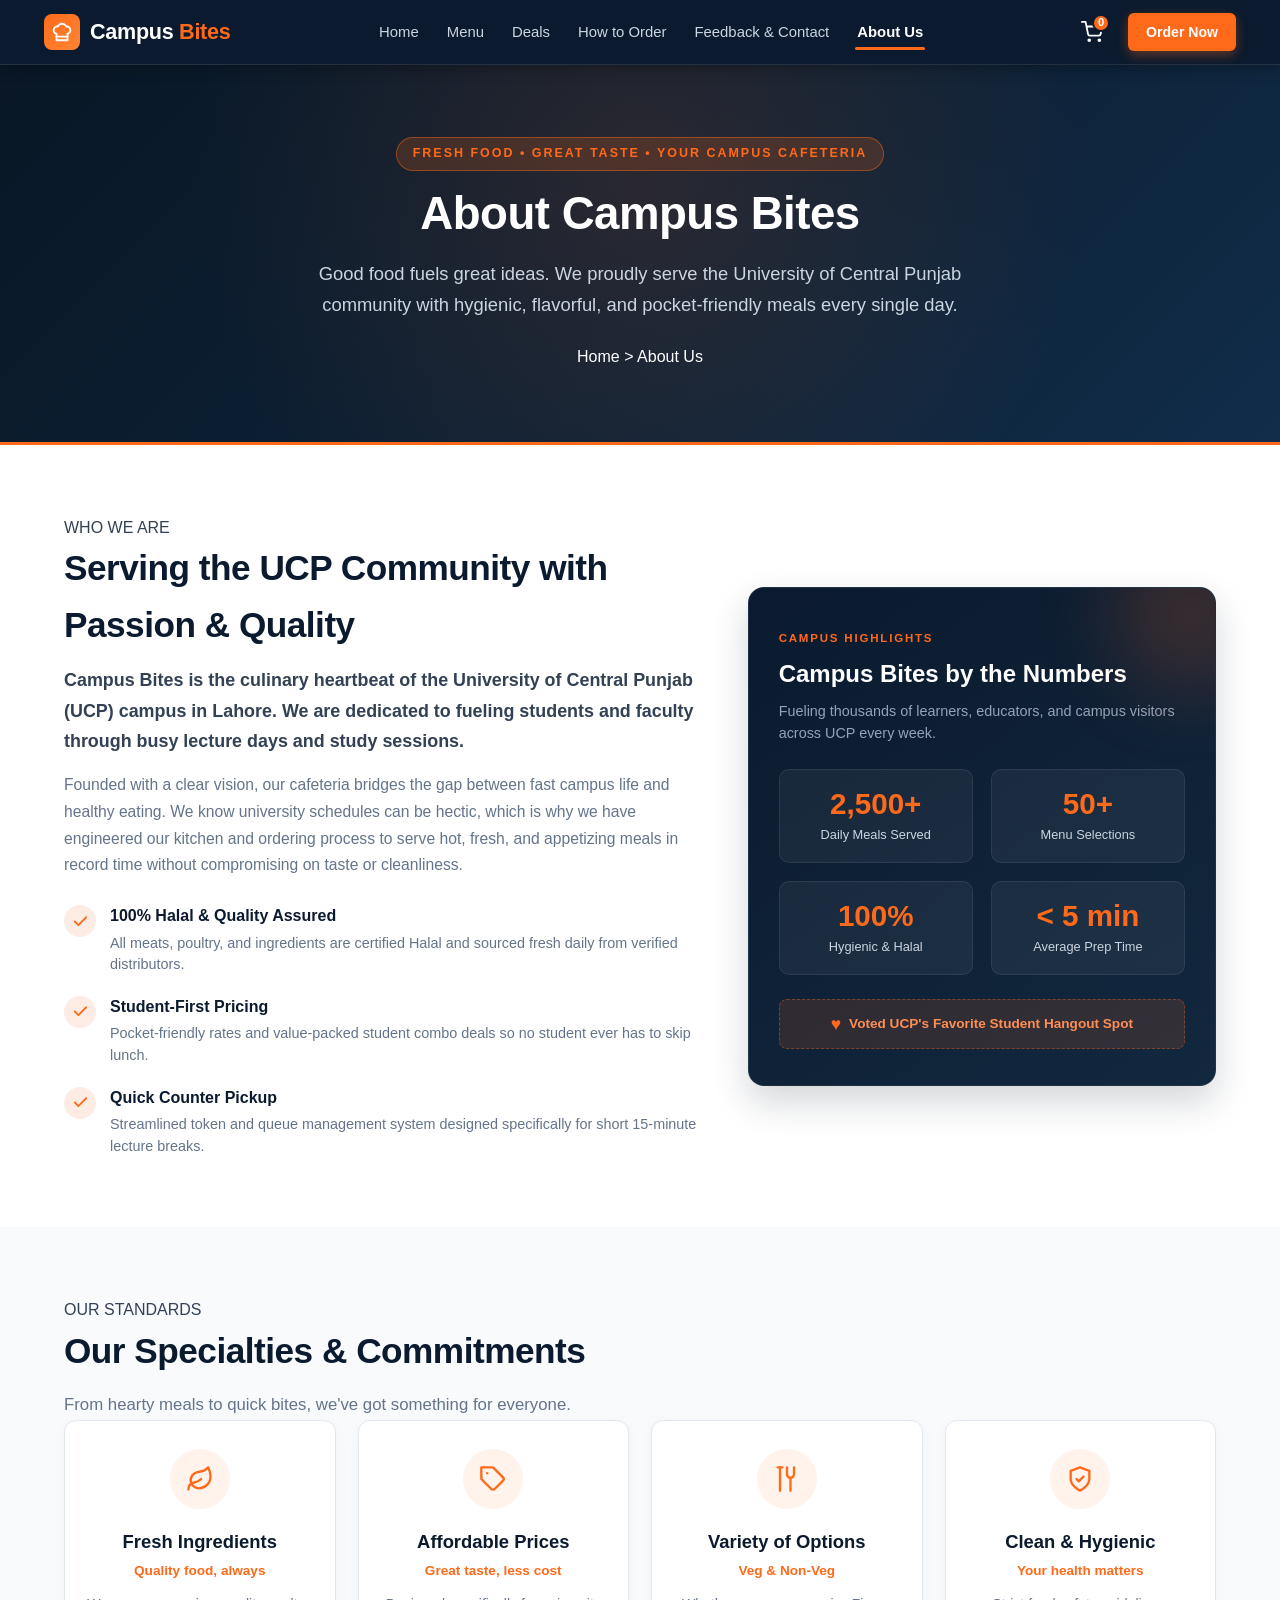
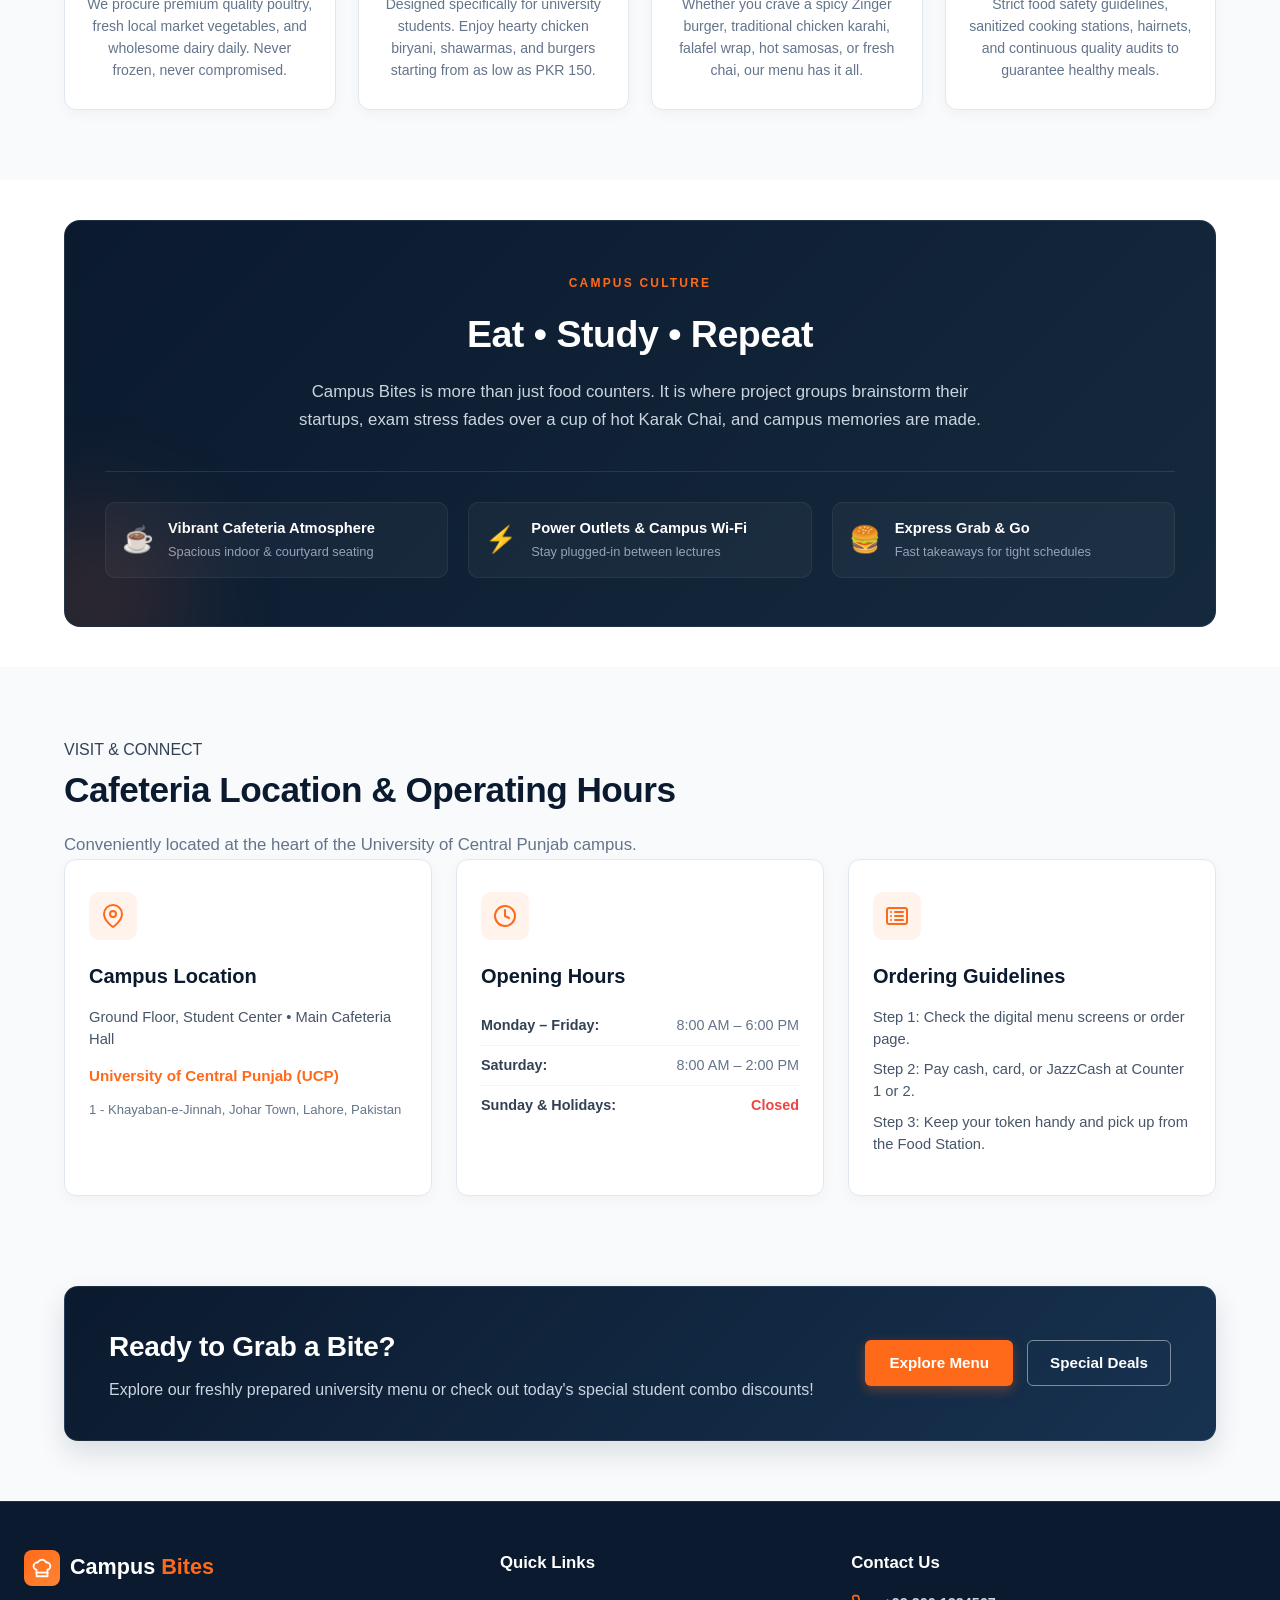
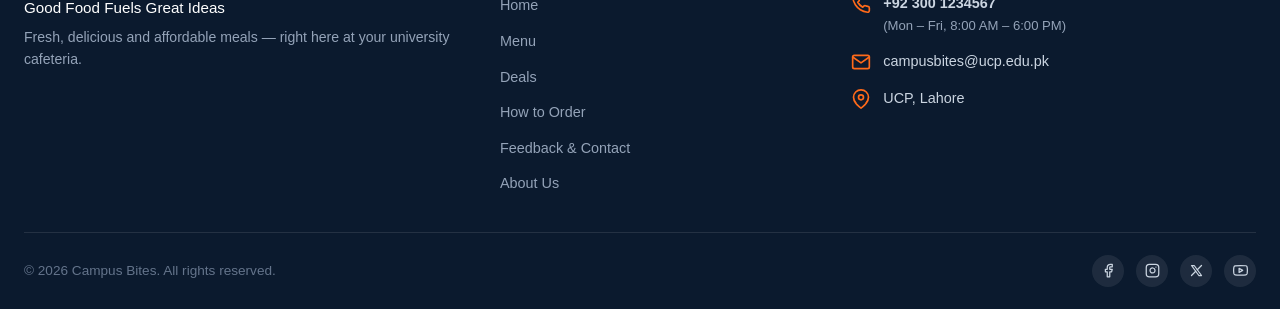
==== commit 501dfb07: "Unify headers, footers and theme" ====
--- a/src/about-page.html
+++ b/src/about-page.html
@@ -14,43 +14,42 @@
 <body class="about-body">
 
     <!-- Header & Navigation Bar -->
-    <header class="about-header" id="about-top">
-        <div class="about-header-inner">
+    <header class="cb-header">
+        <div class="cb-header-inner">
             <!-- Brand Logo -->
-            <a href="index.html" class="about-logo">
-                <span class="about-logo-badge">
-                    <!-- Chef Hat Icon -->
-                    <svg class="about-logo-icon" viewBox="0 0 24 24" fill="none" stroke="currentColor" stroke-width="2" stroke-linecap="round" stroke-linejoin="round">
+            <a href="index.html" class="cb-logo">
+                <span class="cb-logo-badge">
+                    <svg viewBox="0 0 24 24" fill="none" stroke="currentColor" stroke-width="2" stroke-linecap="round" stroke-linejoin="round">
                         <path d="M6 13.87A4 4 0 0 1 7.41 6a5.11 5.11 0 0 1 1.05-1.54 5 5 0 0 1 7.08 0A5.11 5.11 0 0 1 16.59 6 4 4 0 0 1 18 13.87V21H6Z"/>
                         <line x1="6" y1="17" x2="18" y2="17"/>
                     </svg>
                 </span>
-                <span class="about-logo-text">Campus <span class="about-logo-accent">Bites</span></span>
+                <span class="cb-logo-text">Campus <span class="cb-logo-accent">Bites</span></span>
             </a>
 
             <!-- Navigation Links -->
-            <nav class="about-nav">
-                <ul class="about-nav-list">
-                    <li class="about-nav-item"><a href="index.html" class="about-nav-link">Home</a></li>
-                    <li class="about-nav-item"><a href="about-page.html" class="about-nav-link about-nav-link-active">About</a></li>
-                    <li class="about-nav-item"><a href="menu.html" class="about-nav-link">Menu</a></li>
-                    <li class="about-nav-item"><a href="deals.html" class="about-nav-link">Deals</a></li>
-                    <li class="about-nav-item"><a href="order.html" class="about-nav-link">How to Order</a></li>
-                    <li class="about-nav-item"><a href="feedback.html" class="about-nav-link">Feedback &amp; Contact</a></li>
+            <nav class="cb-nav">
+                <ul class="cb-nav-list">
+                    <li class="cb-nav-item"><a href="index.html" class="cb-nav-link">Home</a></li>
+                    <li class="cb-nav-item"><a href="menu-Page.html" class="cb-nav-link">Menu</a></li>
+                    <li class="cb-nav-item"><a href="dealPage.html" class="cb-nav-link">Deals</a></li>
+                    <li class="cb-nav-item"><a href="order.html" class="cb-nav-link">How to Order</a></li>
+                    <li class="cb-nav-item"><a href="feedback.html" class="cb-nav-link">Feedback &amp; Contact</a></li>
+                    <li class="cb-nav-item"><a href="about-page.html" class="cb-nav-link active">About Us</a></li>
                 </ul>
             </nav>
 
-            <!-- Actions: Cart & Order Button -->
-            <div class="about-header-actions">
-                <a href="order.html" class="about-cart-btn" aria-label="Shopping Cart">
-                    <svg class="about-cart-icon" viewBox="0 0 24 24" fill="none" stroke="currentColor" stroke-width="2" stroke-linecap="round" stroke-linejoin="round">
+            <!-- Header Actions -->
+            <div class="cb-header-actions">
+                <a href="order.html" class="cb-cart-btn" aria-label="Cart">
+                    <svg viewBox="0 0 24 24" fill="none" stroke="currentColor" stroke-width="2" stroke-linecap="round" stroke-linejoin="round">
                         <circle cx="9" cy="21" r="1"/>
                         <circle cx="20" cy="21" r="1"/>
                         <path d="M1 1h4l2.68 13.39a2 2 0 0 0 2 1.61h9.72a2 2 0 0 0 2-1.61L23 6H6"/>
                     </svg>
-                    <span class="about-cart-count">0</span>
+                    <span class="cb-cart-count">0</span>
                 </a>
-                <a href="order.html" class="about-order-btn">Order Now</a>
+                <a href="order.html" class="cb-order-btn">Order Now</a>
             </div>
         </div>
     </header>
@@ -353,8 +352,8 @@
                         <p class="about-cta-desc">Explore our freshly prepared university menu or check out today's special student combo discounts!</p>
                     </div>
                     <div class="about-cta-buttons">
-                        <a href="menu.html" class="about-btn-primary">Explore Menu</a>
-                        <a href="deals.html" class="about-btn-outline">Special Deals</a>
+                        <a href="menu-Page.html" class="about-btn-primary">Explore Menu</a>
+                        <a href="dealPage.html" class="about-btn-outline">Special Deals</a>
                     </div>
                 </div>
             </div>
@@ -363,99 +362,80 @@
     </main>
 
     <!-- Footer Section -->
-    <footer class="about-footer">
-        <div class="about-footer-container">
-            <div class="about-footer-grid">
-                
+    <footer class="cb-footer">
+        <div class="cb-footer-container">
+            <div class="cb-footer-top">
                 <!-- Col 1: Brand Info -->
-                <div class="about-footer-col">
-                    <div class="about-footer-brand">
-                        <span class="about-logo-badge">
-                            <svg class="about-logo-icon" viewBox="0 0 24 24" fill="none" stroke="currentColor" stroke-width="2" stroke-linecap="round" stroke-linejoin="round">
+                <div class="cb-footer-col">
+                    <div class="cb-footer-brand-title">
+                        <span class="cb-logo-badge">
+                            <svg viewBox="0 0 24 24" fill="none" stroke="currentColor" stroke-width="2" stroke-linecap="round" stroke-linejoin="round">
                                 <path d="M6 13.87A4 4 0 0 1 7.41 6a5.11 5.11 0 0 1 1.05-1.54 5 5 0 0 1 7.08 0A5.11 5.11 0 0 1 16.59 6 4 4 0 0 1 18 13.87V21H6Z"/>
                                 <line x1="6" y1="17" x2="18" y2="17"/>
                             </svg>
                         </span>
-                        <span class="about-footer-logo-title">Campus <span class="about-logo-accent">Bites</span></span>
-                    </div>
-                    <p class="about-footer-tagline">Good Food Fuels Great Ideas</p>
-                    <p class="about-footer-subtext">The official campus cafeteria providing healthy, delicious, and budget-friendly meals for students, faculty, and university staff.</p>
+                        <span>Campus <span class="cb-logo-accent">Bites</span></span>
+                    </div>
+                    <p class="cb-footer-brand-p">Good Food Fuels Great Ideas</p>
+                    <p class="cb-footer-brand-sub">Fresh, delicious and affordable meals &mdash; right here at your university cafeteria.</p>
                 </div>
 
                 <!-- Col 2: Quick Links -->
-                <div class="about-footer-col">
-                    <h3 class="about-footer-heading">Quick Links</h3>
-                    <ul class="about-footer-nav">
-                        <li class="about-footer-nav-item"><a href="index.html" class="about-footer-nav-link">Home</a></li>
-                        <li class="about-footer-nav-item"><a href="about-page.html" class="about-footer-nav-link">About Us</a></li>
-                        <li class="about-footer-nav-item"><a href="menu.html" class="about-footer-nav-link">Menu</a></li>
-                        <li class="about-footer-nav-item"><a href="deals.html" class="about-footer-nav-link">Deals</a></li>
-                        <li class="about-footer-nav-item"><a href="order.html" class="about-footer-nav-link">How to Order</a></li>
-                        <li class="about-footer-nav-item"><a href="feedback.html" class="about-footer-nav-link">Feedback &amp; Contact</a></li>
+                <div class="cb-footer-col">
+                    <h4 class="cb-footer-heading">Quick Links</h4>
+                    <ul class="cb-footer-links-list">
+                        <li><a href="index.html">Home</a></li>
+                        <li><a href="menu-Page.html">Menu</a></li>
+                        <li><a href="dealPage.html">Deals</a></li>
+                        <li><a href="order.html">How to Order</a></li>
+                        <li><a href="feedback.html">Feedback &amp; Contact</a></li>
+                        <li><a href="about-page.html">About Us</a></li>
                     </ul>
                 </div>
 
                 <!-- Col 3: Contact Us -->
-                <div class="about-footer-col">
-                    <h3 class="about-footer-heading">Contact Us</h3>
-                    <div class="about-contact-list">
-                        
-                        <div class="about-contact-row">
-                            <span class="about-contact-icon">
-                                <svg viewBox="0 0 24 24" fill="none" stroke="currentColor" stroke-width="2" stroke-linecap="round" stroke-linejoin="round">
-                                    <path d="M22 16.92v3a2 2 0 0 1-2.18 2 19.79 19.79 0 0 1-8.63-3.07 19.5 19.5 0 0 1-6-6 19.79 19.79 0 0 1-3.07-8.67A2 2 0 0 1 4.11 2h3a2 2 0 0 1 2 1.72 12.84 12.84 0 0 0 .7 2.81 2 2 0 0 1-.45 2.11L8.09 9.91a16 16 0 0 0 6 6l1.27-1.27a2 2 0 0 1 2.11-.45 12.84 12.84 0 0 0 2.81.7A2 2 0 0 1 22 16.92z"/>
-                                </svg>
-                            </span>
-                            <div class="about-contact-details">
-                                <span class="about-contact-val">+92 300 1234567</span>
-                                <span class="about-contact-sub">(Mon &ndash; Fri, 8:00 AM &ndash; 6:00 PM)</span>
-                            </div>
-                        </div>
-
-                        <div class="about-contact-row">
-                            <span class="about-contact-icon">
-                                <svg viewBox="0 0 24 24" fill="none" stroke="currentColor" stroke-width="2" stroke-linecap="round" stroke-linejoin="round">
-                                    <path d="M4 4h16c1.1 0 2 .9 2 2v12c0 1.1-.9 2-2 2H4c-1.1 0-2-.9-2-2V6c0-1.1.9-2 2-2z"/>
-                                    <polyline points="22,6 12,13 2,6"/>
-                                </svg>
-                            </span>
-                            <div class="about-contact-details">
-                                <span class="about-contact-val">campusbites@ucp.edu.pk</span>
-                            </div>
-                        </div>
-
-                        <div class="about-contact-row">
-                            <span class="about-contact-icon">
-                                <svg viewBox="0 0 24 24" fill="none" stroke="currentColor" stroke-width="2" stroke-linecap="round" stroke-linejoin="round">
-                                    <path d="M21 10c0 7-9 13-9 13s-9-6-9-13a9 9 0 0 1 18 0z"/>
-                                    <circle cx="12" cy="10" r="3"/>
-                                </svg>
-                            </span>
-                            <div class="about-contact-details">
-                                <span class="about-contact-val">UCP, Lahore</span>
-                                <span class="about-contact-sub">Ground Floor, Student Center</span>
-                            </div>
-                        </div>
-
-                    </div>
-                </div>
-
-            </div>
-        </div>
-
-        <!-- Footer Bottom Bar -->
-        <div class="about-footer-bottom">
-            <div class="about-footer-bottom-container">
-                <p class="about-footer-copy">&copy; 2026 Campus Bites. All rights reserved.</p>
-                <div class="about-social-row">
+                <div class="cb-footer-col">
+                    <h4 class="cb-footer-heading">Contact Us</h4>
+                    <ul class="cb-footer-contact-list">
+                        <li class="cb-footer-contact-item">
+                            <svg class="cb-footer-contact-icon" viewBox="0 0 24 24" fill="none" stroke="currentColor" stroke-width="2" stroke-linecap="round" stroke-linejoin="round">
+                                <path d="M22 16.92v3a2 2 0 0 1-2.18 2 19.79 19.79 0 0 1-8.63-3.07 19.5 19.5 0 0 1-6-6 19.79 19.79 0 0 1-3.07-8.67A2 2 0 0 1 4.11 2h3a2 2 0 0 1 2 1.72 12.84 12.84 0 0 0 .7 2.81 2 2 0 0 1-.45 2.11L8.09 9.91a16 16 0 0 0 6 6l1.27-1.27a2 2 0 0 1 2.11-.45 12.84 12.84 0 0 0 2.81.7A2 2 0 0 1 22 16.92z"/>
+                            </svg>
+                            <div>
+                                <strong>+92 300 1234567</strong>
+                                <div style="font-size:0.82rem; color:#94a3b8;">(Mon &ndash; Fri, 8:00 AM &ndash; 6:00 PM)</div>
+                            </div>
+                        </li>
+                        <li class="cb-footer-contact-item">
+                            <svg class="cb-footer-contact-icon" viewBox="0 0 24 24" fill="none" stroke="currentColor" stroke-width="2" stroke-linecap="round" stroke-linejoin="round">
+                                <path d="M4 4h16c1.1 0 2 .9 2 2v12c0 1.1-.9 2-2 2H4c-1.1 0-2-.9-2-2V6c0-1.1.9-2 2-2z"/>
+                                <polyline points="22,6 12,13 2,6"/>
+                            </svg>
+                            <span>campusbites@ucp.edu.pk</span>
+                        </li>
+                        <li class="cb-footer-contact-item">
+                            <svg class="cb-footer-contact-icon" viewBox="0 0 24 24" fill="none" stroke="currentColor" stroke-width="2" stroke-linecap="round" stroke-linejoin="round">
+                                <path d="M21 10c0 7-9 13-9 13s-9-6-9-13a9 9 0 0 1 18 0z"/>
+                                <circle cx="12" cy="10" r="3"/>
+                            </svg>
+                            <span>UCP, Lahore</span>
+                        </li>
+                    </ul>
+                </div>
+            </div>
+
+            <!-- Footer Bottom Bar -->
+            <div class="cb-footer-bottom">
+                <p>&copy; 2026 Campus Bites. All rights reserved.</p>
+                <div class="cb-footer-social">
                     <!-- Facebook -->
-                    <a href="#" class="about-social-btn" aria-label="Facebook">
+                    <a href="#" aria-label="Facebook">
                         <svg viewBox="0 0 24 24" fill="none" stroke="currentColor" stroke-width="2" stroke-linecap="round" stroke-linejoin="round">
                             <path d="M18 2h-3a5 5 0 0 0-5 5v3H7v4h3v8h4v-8h3l1-4h-4V7a1 1 0 0 1 1-1h3z"/>
                         </svg>
                     </a>
                     <!-- Instagram -->
-                    <a href="#" class="about-social-btn" aria-label="Instagram">
+                    <a href="#" aria-label="Instagram">
                         <svg viewBox="0 0 24 24" fill="none" stroke="currentColor" stroke-width="2" stroke-linecap="round" stroke-linejoin="round">
                             <rect x="2" y="2" width="20" height="20" rx="5" ry="5"/>
                             <path d="M16 11.37A4 4 0 1 1 12.63 8 4 4 0 0 1 16 11.37z"/>
@@ -463,14 +443,14 @@
                         </svg>
                     </a>
                     <!-- X / Twitter -->
-                    <a href="#" class="about-social-btn" aria-label="X Twitter">
+                    <a href="#" aria-label="X Twitter">
                         <svg viewBox="0 0 24 24" fill="none" stroke="currentColor" stroke-width="2" stroke-linecap="round" stroke-linejoin="round">
                             <path d="M4 4l11.733 16h4.267l-11.733 -16z"/>
                             <path d="M4 20l6.768 -6.768m2.46 -2.46l6.772 -6.772"/>
                         </svg>
                     </a>
                     <!-- YouTube -->
-                    <a href="#" class="about-social-btn" aria-label="YouTube">
+                    <a href="#" aria-label="YouTube">
                         <svg viewBox="0 0 24 24" fill="none" stroke="currentColor" stroke-width="2" stroke-linecap="round" stroke-linejoin="round">
                             <path d="M22.54 6.42a2.78 2.78 0 0 0-1.94-2C18.88 4 12 4 12 4s-6.88 0-8.6.46a2.78 2.78 0 0 0-1.94 2A29 29 0 0 0 1 11.75a29 29 0 0 0 .46 5.33A2.78 2.78 0 0 0 3.4 19c1.72.46 8.6.46 8.6.46s6.88 0 8.6-.46a2.78 2.78 0 0 0 1.94-2 29 29 0 0 0 .46-5.25 29 29 0 0 0-.46-5.33z"/>
                             <polygon points="9.75 15.02 15.5 11.75 9.75 8.48 9.75 15.02"/>
--- a/styles/style.css
+++ b/styles/style.css
@@ -1,1209 +1,2311 @@
-/* Shared CSS for Campus Bites */
-body {
-    font-family: Arial, sans-serif;
-    margin: 0;
-    padding: 0;
-    background-color: #f8f9fa;
-}
-
-header {
-    background-color: #343a40;
-    color: white;
-    padding: 1rem;
-    text-align: center;
-}
-
-nav ul {
-    list-style-type: none;
-    padding: 0;
-}
-
-nav ul li {
-    display: inline;
-    margin: 0 10px;
-}
-
-nav ul li a {
-    color: white;
-    text-decoration: none;
-}
-
-/* ==========================================================================
-   ABOUT PAGE STYLES (feature/about-page)
-   Every class and ID is prefixed with "about-" to prevent merge conflicts.
-   Theme matches Campus Bites design (Deep Navy #0B1A2B, Orange #F26522).
-   ========================================================================== */
-
-/* Typography & Reset for About Page */
-.about-body {
-    font-family: 'Plus Jakarta Sans', 'Segoe UI', -apple-system, BlinkMacSystemFont, Roboto, sans-serif;
-    color: #1e293b;
-    background-color: #f8fafc;
-    margin: 0;
-    padding: 0;
-    line-height: 1.6;
-    -webkit-font-smoothing: antialiased;
-}
-
-.about-body * {
-    box-sizing: border-box;
-}
-
-/* Reusable Container */
-.about-container {
-    width: 100%;
-    max-width: 1200px;
-    margin: 0 auto;
-    padding: 0 24px;
-}
-
-/* ==========================================================================
-   HEADER & NAVIGATION BAR
-   ========================================================================== */
-.about-header {
-    background-color: #0b1a2b;
-    color: #ffffff;
-    position: sticky;
-    top: 0;
-    z-index: 1000;
-    box-shadow: 0 2px 10px rgba(0, 0, 0, 0.25);
-    border-bottom: 1px solid rgba(255, 255, 255, 0.08);
-}
-
-.about-header-inner {
-    max-width: 1280px;
-    margin: 0 auto;
-    padding: 14px 24px;
-    display: flex;
-    align-items: center;
-    justify-content: space-between;
-    gap: 20px;
-}
-
-/* Brand Logo */
-.about-logo {
-    display: flex;
-    align-items: center;
-    gap: 10px;
-    text-decoration: none;
-    color: #ffffff;
-    font-weight: 700;
-    font-size: 1.35rem;
-    letter-spacing: -0.3px;
-}
-
-.about-logo-badge {
-    display: flex;
-    align-items: center;
-    justify-content: center;
-    width: 38px;
-    height: 38px;
-    background: linear-gradient(135deg, #f26522 0%, #ff8342 100%);
-    border-radius: 8px;
-    color: #ffffff;
-}
-
-.about-logo-icon {
-    width: 22px;
-    height: 22px;
-}
-
-.about-logo-accent {
-    color: #f26522;
-}
-
-/* Navigation Links */
-.about-nav {
-    display: flex;
-    align-items: center;
-}
-
-.about-nav-list {
-    display: flex;
-    align-items: center;
-    list-style: none;
-    margin: 0;
-    padding: 0;
-    gap: 24px;
-}
-
-.about-nav-link {
-    color: #cbd5e1;
-    text-decoration: none;
-    font-size: 0.95rem;
-    font-weight: 500;
-    padding: 6px 2px;
-    position: relative;
-    transition: color 0.2s ease;
-}
-
-.about-nav-link:hover {
-    color: #ffffff;
-}
-
-.about-nav-link-active {
-    color: #ffffff;
-    font-weight: 700;
-}
-
-.about-nav-link-active::after {
-    content: '';
-    position: absolute;
-    bottom: -4px;
-    left: 0;
-    width: 100%;
-    height: 3px;
-    background-color: #f26522;
-    border-radius: 2px;
-}
-
-/* Header Action Buttons */
-.about-header-actions {
-    display: flex;
-    align-items: center;
-    gap: 16px;
-}
-
-.about-cart-btn {
-    position: relative;
-    display: flex;
-    align-items: center;
-    justify-content: center;
-    width: 40px;
-    height: 40px;
-    color: #ffffff;
-    text-decoration: none;
-    border-radius: 50%;
-    transition: background-color 0.2s ease;
-}
-
-.about-cart-btn:hover {
-    background-color: rgba(255, 255, 255, 0.1);
-}
-
-.about-cart-icon {
-    width: 22px;
-    height: 22px;
-}
-
-.about-cart-count {
-    position: absolute;
-    top: 2px;
-    right: 2px;
-    background-color: #f26522;
-    color: #ffffff;
-    font-size: 0.7rem;
-    font-weight: 700;
-    width: 18px;
-    height: 18px;
-    border-radius: 50%;
-    display: flex;
-    align-items: center;
-    justify-content: center;
-    border: 2px solid #0b1a2b;
-}
-
-.about-order-btn {
-    background-color: #f26522;
-    color: #ffffff;
-    padding: 9px 20px;
-    border-radius: 6px;
-    text-decoration: none;
-    font-size: 0.92rem;
-    font-weight: 600;
-    transition: background-color 0.2s ease, transform 0.15s ease, box-shadow 0.2s ease;
-    box-shadow: 0 4px 12px rgba(242, 101, 34, 0.35);
-}
-
-.about-order-btn:hover {
-    background-color: #d95213;
-    transform: translateY(-1px);
-    box-shadow: 0 6px 16px rgba(242, 101, 34, 0.45);
-}
-
-/* ==========================================================================
-   HERO BANNER SECTION
-   ========================================================================== */
-.about-hero {
-    position: relative;
-    background: linear-gradient(135deg, #091726 0%, #0d2238 60%, #112d4a 100%);
-    color: #ffffff;
-    padding: 72px 24px;
-    text-align: center;
-    overflow: hidden;
-    border-bottom: 3px solid #f26522;
-}
-
-.about-hero-overlay {
-    position: absolute;
-    top: 0;
-    left: 0;
-    right: 0;
-    bottom: 0;
-    background-image: radial-gradient(circle at 50% 30%, rgba(242, 101, 34, 0.12) 0%, transparent 65%);
-    pointer-events: none;
-}
-
-.about-hero-content {
-    position: relative;
-    max-width: 820px;
-    margin: 0 auto;
-}
-
-.about-hero-badge {
-    display: inline-block;
-    background: rgba(242, 101, 34, 0.18);
-    border: 1px solid rgba(242, 101, 34, 0.45);
-    color: #f26522;
-    font-size: 0.78rem;
-    font-weight: 700;
-    letter-spacing: 2px;
-    padding: 6px 16px;
-    border-radius: 50px;
-    text-transform: uppercase;
-    margin-bottom: 16px;
-}
-
-.about-hero-title {
-    font-size: 2.85rem;
-    font-weight: 800;
-    margin: 0 0 16px 0;
-    line-height: 1.2;
-    letter-spacing: -0.5px;
-    color: #ffffff;
-}
-
-.about-hero-desc {
-    font-size: 1.15rem;
-    color: #cbd5e1;
-    margin: 0 auto 24px auto;
-    max-width: 680px;
-    line-height: 1.7;
-}
-
-.about-hero-breadcrumbs {
-    display: inline-flex;
-    align-items: center;
-    gap: 8px;
-    font-size: 0.9rem;
-    color: #94a3b8;
-    background: rgba(255, 255, 255, 0.06);
-    padding: 6px 18px;
-    border-radius: 30px;
-    border: 1px solid rgba(255, 255, 255, 0.1);
-}
-
-.about-breadcrumb-item {
-    color: #cbd5e1;
-    text-decoration: none;
-    transition: color 0.2s ease;
-}
-
-.about-breadcrumb-item:hover {
-    color: #f26522;
-}
-
-.about-breadcrumb-sep {
-    color: #64748b;
-}
-
-.about-breadcrumb-current {
-    color: #f26522;
-    font-weight: 600;
-}
-
-/* ==========================================================================
-   GENERAL SECTION UTILITIES
-   ========================================================================== */
-.about-section {
-    padding: 70px 0;
-}
-
-.about-section-tag {
-    display: inline-block;
-    color: #f26522;
-    font-size: 0.8rem;
-    font-weight: 700;
-    letter-spacing: 1.8px;
-    text-transform: uppercase;
-    margin-bottom: 8px;
-}
-
-.about-section-heading {
-    font-size: 2.15rem;
-    font-weight: 700;
-    color: #0b1a2b;
-    margin: 0 0 14px 0;
-    line-height: 1.25;
-    letter-spacing: -0.3px;
-}
-
-.about-section-header-center {
-    text-align: center;
-    max-width: 680px;
-    margin: 0 auto 48px auto;
-}
-
-.about-section-subheading {
-    color: #64748b;
-    font-size: 1.05rem;
-    margin: 0;
-    line-height: 1.6;
-}
-
-/* ==========================================================================
-   STORY & MISSION SECTION
-   ========================================================================== */
-.about-story-section {
-    background-color: #ffffff;
-}
-
-.about-story-grid {
-    display: grid;
-    grid-template-columns: 1.15fr 0.85fr;
-    gap: 50px;
-    align-items: center;
-}
-
-.about-story-lead {
-    font-size: 1.12rem;
-    font-weight: 600;
-    color: #334155;
-    margin: 0 0 16px 0;
-    line-height: 1.7;
-}
-
-.about-story-paragraph {
-    font-size: 0.98rem;
-    color: #64748b;
-    margin: 0 0 24px 0;
-    line-height: 1.7;
-}
-
-.about-story-features {
-    display: flex;
-    flex-direction: column;
-    gap: 18px;
-    margin-top: 10px;
-}
-
-.about-story-feature-item {
-    display: flex;
-    align-items: flex-start;
-    gap: 14px;
-}
-
-.about-feature-icon-wrapper {
-    flex-shrink: 0;
-    width: 32px;
-    height: 32px;
-    background-color: rgba(242, 101, 34, 0.12);
-    border-radius: 50%;
-    display: flex;
-    align-items: center;
-    justify-content: center;
-    color: #f26522;
-    margin-top: 2px;
-}
-
-.about-feature-icon-wrapper svg {
-    width: 17px;
-    height: 17px;
-}
-
-.about-feature-text {
-    flex: 1;
-}
-
-.about-feature-title {
-    font-size: 1rem;
-    font-weight: 700;
-    color: #0b1a2b;
-    margin: 0 0 4px 0;
-}
-
-.about-feature-desc {
-    font-size: 0.9rem;
-    color: #64748b;
-    margin: 0;
-    line-height: 1.5;
-}
-
-/* Story Visual Card & Stats */
-.about-stats-card {
-    background: linear-gradient(145deg, #0b1a2b 0%, #12283e 100%);
-    border-radius: 16px;
-    padding: 36px 30px;
-    color: #ffffff;
-    box-shadow: 0 16px 36px rgba(11, 26, 43, 0.18);
-    border: 1px solid rgba(255, 255, 255, 0.08);
-    position: relative;
-    overflow: hidden;
-}
-
-.about-stats-card::before {
-    content: '';
-    position: absolute;
-    top: -50px;
-    right: -50px;
-    width: 150px;
-    height: 150px;
-    background: rgba(242, 101, 34, 0.2);
-    border-radius: 50%;
-    filter: blur(40px);
-}
-
-.about-stats-card-header {
-    margin-bottom: 24px;
-}
-
-.about-stats-card-badge {
-    display: inline-block;
-    color: #f26522;
-    font-size: 0.72rem;
-    font-weight: 800;
-    letter-spacing: 1.8px;
-    text-transform: uppercase;
-    margin-bottom: 8px;
-}
-
-.about-stats-card-title {
-    font-size: 1.5rem;
-    font-weight: 700;
-    color: #ffffff;
-    margin: 0 0 8px 0;
-}
-
-.about-stats-card-desc {
-    font-size: 0.9rem;
-    color: #94a3b8;
-    margin: 0;
-    line-height: 1.5;
-}
-
-.about-stats-grid {
-    display: grid;
-    grid-template-columns: repeat(2, 1fr);
-    gap: 18px;
-    margin-bottom: 24px;
-}
-
-.about-stat-item {
-    background: rgba(255, 255, 255, 0.05);
-    border: 1px solid rgba(255, 255, 255, 0.08);
-    border-radius: 10px;
-    padding: 16px;
-    text-align: center;
-    transition: transform 0.2s ease, background 0.2s ease;
-}
-
-.about-stat-item:hover {
-    transform: translateY(-2px);
-    background: rgba(255, 255, 255, 0.08);
-}
-
-.about-stat-num {
-    display: block;
-    font-size: 1.85rem;
-    font-weight: 800;
-    color: #f26522;
-    line-height: 1.2;
-    margin-bottom: 4px;
-}
-
-.about-stat-label {
-    display: block;
-    font-size: 0.8rem;
-    color: #cbd5e1;
-    font-weight: 500;
-}
-
-.about-card-banner {
-    display: flex;
-    align-items: center;
-    justify-content: center;
-    gap: 8px;
-    background: rgba(242, 101, 34, 0.15);
-    border: 1px dashed rgba(242, 101, 34, 0.4);
-    border-radius: 8px;
-    padding: 10px 14px;
-    font-size: 0.85rem;
-    font-weight: 600;
-    color: #ff8e52;
-}
-
-.about-card-banner-icon {
-    color: #f26522;
-    font-size: 1.1rem;
-}
-
-/* ==========================================================================
-   OUR SPECIALTIES & PILLARS (Matches Home "Our Specialties" Grid)
-   ========================================================================== */
-.about-pillars-section {
-    background-color: #f8fafc;
-}
-
-.about-pillars-grid {
-    display: grid;
-    grid-template-columns: repeat(4, 1fr);
-    gap: 22px;
-}
-
-.about-pillar-card {
-    background-color: #ffffff;
-    border-radius: 12px;
-    padding: 28px 20px;
-    text-align: center;
-    border: 1px solid #e2e8f0;
-    box-shadow: 0 4px 14px rgba(0, 0, 0, 0.04);
-    transition: transform 0.2s ease, box-shadow 0.2s ease, border-color 0.2s ease;
-    display: flex;
-    flex-direction: column;
-    align-items: center;
-}
-
-.about-pillar-card:hover {
-    transform: translateY(-4px);
-    box-shadow: 0 10px 24px rgba(0, 0, 0, 0.08);
-    border-color: #f26522;
-}
-
-.about-pillar-icon-container {
-    width: 60px;
-    height: 60px;
-    background-color: #fff4ed;
-    border-radius: 50%;
-    display: flex;
-    align-items: center;
-    justify-content: center;
-    color: #f26522;
-    margin-bottom: 18px;
-    transition: transform 0.2s ease;
-}
-
-.about-pillar-card:hover .about-pillar-icon-container {
-    transform: scale(1.08);
-    background-color: #f26522;
-    color: #ffffff;
-}
-
-.about-pillar-icon-container svg {
-    width: 28px;
-    height: 28px;
-}
-
-.about-pillar-title {
-    font-size: 1.15rem;
-    font-weight: 700;
-    color: #0b1a2b;
-    margin: 0 0 4px 0;
-}
-
-.about-pillar-subtitle {
-    font-size: 0.85rem;
-    font-weight: 600;
-    color: #f26522;
-    margin: 0 0 12px 0;
-}
-
-.about-pillar-text {
-    font-size: 0.88rem;
-    color: #64748b;
-    margin: 0;
-    line-height: 1.55;
-}
-
-/* ==========================================================================
-   CAMPUS CULTURE: "EAT STUDY REPEAT" BANNER
-   ========================================================================== */
-.about-quote-section {
-    background-color: #ffffff;
-    padding: 40px 0;
-}
-
-.about-quote-box {
-    background: linear-gradient(135deg, #0b1a2b 0%, #15293d 100%);
-    border-radius: 16px;
-    padding: 48px 40px;
-    color: #ffffff;
-    text-align: center;
-    position: relative;
-    overflow: hidden;
-    border: 1px solid rgba(255, 255, 255, 0.08);
-}
-
-.about-quote-box::after {
-    content: '';
-    position: absolute;
-    bottom: -60px;
-    left: -60px;
-    width: 180px;
-    height: 180px;
-    background: rgba(242, 101, 34, 0.15);
-    border-radius: 50%;
-    filter: blur(50px);
-}
-
-.about-quote-badge {
-    display: inline-block;
-    color: #f26522;
-    font-size: 0.75rem;
-    font-weight: 800;
-    letter-spacing: 2.2px;
-    text-transform: uppercase;
-    margin-bottom: 10px;
-}
-
-.about-quote-title {
-    font-size: 2.35rem;
-    font-weight: 800;
-    margin: 0 0 14px 0;
-    color: #ffffff;
-    letter-spacing: -0.5px;
-}
-
-.about-quote-desc {
-    font-size: 1.05rem;
-    color: #cbd5e1;
-    max-width: 720px;
-    margin: 0 auto 36px auto;
-    line-height: 1.7;
-}
-
-.about-quote-features-row {
-    display: grid;
-    grid-template-columns: repeat(3, 1fr);
-    gap: 20px;
-    border-top: 1px solid rgba(255, 255, 255, 0.1);
-    padding-top: 30px;
-}
-
-.about-quote-feature {
-    display: flex;
-    align-items: center;
-    gap: 14px;
-    background: rgba(255, 255, 255, 0.04);
-    border-radius: 10px;
-    padding: 14px 16px;
-    border: 1px solid rgba(255, 255, 255, 0.06);
-    text-align: left;
-}
-
-.about-quote-feature-icon {
-    font-size: 1.6rem;
-    flex-shrink: 0;
-}
-
-.about-quote-feature-text {
-    display: flex;
-    flex-direction: column;
-}
-
-.about-quote-feature-title {
-    font-size: 0.92rem;
-    font-weight: 700;
-    color: #ffffff;
-    margin-bottom: 2px;
-}
-
-.about-quote-feature-sub {
-    font-size: 0.8rem;
-    color: #94a3b8;
-}
-
-/* ==========================================================================
-   CAFETERIA INFORMATION (Location, Timings, Guidelines)
-   ========================================================================== */
-.about-info-section {
-    background-color: #f8fafc;
-}
-
-.about-info-grid {
-    display: grid;
-    grid-template-columns: repeat(3, 1fr);
-    gap: 24px;
-}
-
-.about-info-card {
-    background-color: #ffffff;
-    border-radius: 12px;
-    padding: 32px 24px;
-    border: 1px solid #e2e8f0;
-    box-shadow: 0 4px 14px rgba(0, 0, 0, 0.04);
-    display: flex;
-    flex-direction: column;
-    align-items: flex-start;
-    transition: transform 0.2s ease, box-shadow 0.2s ease;
-}
-
-.about-info-card:hover {
-    transform: translateY(-3px);
-    box-shadow: 0 8px 20px rgba(0, 0, 0, 0.06);
-}
-
-.about-info-icon-circle {
-    width: 48px;
-    height: 48px;
-    background-color: #fff4ed;
-    border-radius: 10px;
-    display: flex;
-    align-items: center;
-    justify-content: center;
-    color: #f26522;
-    margin-bottom: 20px;
-}
-
-.about-info-icon-circle svg {
-    width: 24px;
-    height: 24px;
-}
-
-.about-info-card-title {
-    font-size: 1.25rem;
-    font-weight: 700;
-    color: #0b1a2b;
-    margin: 0 0 14px 0;
-}
-
-.about-info-card-text {
-    font-size: 0.92rem;
-    color: #475569;
-    margin: 0 0 8px 0;
-    line-height: 1.5;
-}
-
-.about-info-card-highlight {
-    font-size: 0.95rem;
-    font-weight: 700;
-    color: #f26522;
-    margin: 6px 0;
-}
-
-.about-info-card-sub {
-    font-size: 0.82rem;
-    color: #64748b;
-    margin: 4px 0 0 0;
-}
-
-.about-timing-row {
-    display: flex;
-    justify-content: space-between;
-    width: 100%;
-    padding: 8px 0;
-    border-bottom: 1px solid #f1f5f9;
-    font-size: 0.9rem;
-}
-
-.about-timing-row:last-child {
-    border-bottom: none;
-}
-
-.about-timing-day {
-    color: #334155;
-    font-weight: 600;
-}
-
-.about-timing-hours {
-    color: #64748b;
-    font-weight: 500;
-}
-
-.about-timing-closed {
-    color: #ef4444;
-    font-weight: 700;
-}
-
-/* ==========================================================================
-   CALL TO ACTION (CTA) SECTION
-   ========================================================================== */
-.about-cta-section {
-    padding: 20px 0 60px 0;
-    background-color: #f8fafc;
-}
-
-.about-cta-box {
-    background: linear-gradient(135deg, #0b1a2b 0%, #173250 100%);
-    border-radius: 14px;
-    padding: 38px 44px;
-    display: flex;
-    align-items: center;
-    justify-content: space-between;
-    gap: 30px;
-    border: 1px solid rgba(255, 255, 255, 0.08);
-    box-shadow: 0 12px 28px rgba(11, 26, 43, 0.12);
-}
-
-.about-cta-content {
-    flex: 1;
-}
-
-.about-cta-title {
-    font-size: 1.75rem;
-    font-weight: 800;
-    color: #ffffff;
-    margin: 0 0 8px 0;
-    letter-spacing: -0.3px;
-}
-
-.about-cta-desc {
-    font-size: 1rem;
-    color: #cbd5e1;
-    margin: 0;
-    line-height: 1.5;
-}
-
-.about-cta-buttons {
-    display: flex;
-    align-items: center;
-    gap: 14px;
-    flex-shrink: 0;
-}
-
-.about-btn-primary {
-    display: inline-block;
-    background-color: #f26522;
-    color: #ffffff;
-    padding: 11px 24px;
-    border-radius: 6px;
-    text-decoration: none;
-    font-size: 0.95rem;
-    font-weight: 700;
-    transition: background-color 0.2s ease, transform 0.15s ease, box-shadow 0.2s ease;
-    box-shadow: 0 4px 12px rgba(242, 101, 34, 0.35);
-}
-
-.about-btn-primary:hover {
-    background-color: #d95213;
-    transform: translateY(-1px);
-    box-shadow: 0 6px 18px rgba(242, 101, 34, 0.45);
-}
-
-.about-btn-outline {
-    display: inline-block;
-    background-color: transparent;
-    color: #ffffff;
-    border: 1.5px solid rgba(255, 255, 255, 0.45);
-    padding: 10px 22px;
-    border-radius: 6px;
-    text-decoration: none;
-    font-size: 0.95rem;
-    font-weight: 600;
-    transition: background-color 0.2s ease, border-color 0.2s ease;
-}
-
-.about-btn-outline:hover {
-    background-color: rgba(255, 255, 255, 0.1);
-    border-color: #ffffff;
-}
-
-/* ==========================================================================
-   FOOTER SECTION (Matches Image Theme Exactly)
-   ========================================================================== */
-.about-footer {
-    background-color: #071524;
-    color: #ffffff;
-    padding-top: 60px;
-    border-top: 1px solid rgba(255, 255, 255, 0.06);
-}
-
-.about-footer-container {
-    max-width: 1200px;
-    margin: 0 auto;
-    padding: 0 24px;
-}
-
-.about-footer-grid {
-    display: grid;
-    grid-template-columns: 1.6fr 1.1fr 1.3fr;
-    gap: 40px;
-    padding-bottom: 48px;
-}
-
-.about-footer-brand {
-    display: flex;
-    align-items: center;
-    gap: 10px;
-    margin-bottom: 12px;
-}
-
-.about-footer-logo-title {
-    font-size: 1.35rem;
-    font-weight: 700;
-    color: #ffffff;
-}
-
-.about-footer-tagline {
-    font-size: 1.05rem;
-    font-weight: 700;
-    color: #f26522;
-    margin: 0 0 10px 0;
-}
-
-.about-footer-subtext {
-    font-size: 0.88rem;
-    color: #94a3b8;
-    line-height: 1.6;
-    margin: 0;
-    max-width: 340px;
-}
-
-.about-footer-heading {
-    font-size: 1.1rem;
-    font-weight: 700;
-    color: #ffffff;
-    margin: 0 0 18px 0;
-    position: relative;
-    padding-bottom: 8px;
-}
-
-.about-footer-heading::after {
-    content: '';
-    position: absolute;
-    bottom: 0;
-    left: 0;
-    width: 32px;
-    height: 2px;
-    background-color: #f26522;
-    border-radius: 2px;
-}
-
-.about-footer-nav {
-    list-style: none;
-    margin: 0;
-    padding: 0;
-    display: flex;
-    flex-direction: column;
-    gap: 10px;
-}
-
-.about-footer-nav-link {
-    color: #94a3b8;
-    text-decoration: none;
-    font-size: 0.9rem;
-    transition: color 0.2s ease, padding-left 0.2s ease;
-    display: inline-block;
-}
-
-.about-footer-nav-link:hover {
-    color: #f26522;
-    padding-left: 4px;
-}
-
-.about-contact-list {
-    display: flex;
-    flex-direction: column;
-    gap: 16px;
-}
-
-.about-contact-row {
-    display: flex;
-    align-items: flex-start;
-    gap: 12px;
-}
-
-.about-contact-icon {
-    width: 20px;
-    height: 20px;
-    color: #f26522;
-    flex-shrink: 0;
-    margin-top: 2px;
-}
-
-.about-contact-icon svg {
-    width: 100%;
-    height: 100%;
-}
-
-.about-contact-details {
-    display: flex;
-    flex-direction: column;
-}
-
-.about-contact-val {
-    font-size: 0.92rem;
-    color: #e2e8f0;
-    font-weight: 600;
-}
-
-.about-contact-sub {
-    font-size: 0.78rem;
-    color: #94a3b8;
-    margin-top: 2px;
-}
-
-/* Footer Bottom Bar */
-.about-footer-bottom {
-    background-color: #040c16;
-    border-top: 1px solid rgba(255, 255, 255, 0.05);
-    padding: 20px 0;
-}
-
-.about-footer-bottom-container {
-    max-width: 1200px;
-    margin: 0 auto;
-    padding: 0 24px;
-    display: flex;
-    align-items: center;
-    justify-content: space-between;
-}
-
-.about-footer-copy {
-    color: #64748b;
-    font-size: 0.85rem;
-    margin: 0;
-}
-
-.about-social-row {
-    display: flex;
-    align-items: center;
-    gap: 12px;
-}
-
-.about-social-btn {
-    width: 34px;
-    height: 34px;
-    border-radius: 50%;
-    background-color: rgba(255, 255, 255, 0.06);
-    color: #cbd5e1;
-    display: flex;
-    align-items: center;
-    justify-content: center;
-    text-decoration: none;
-    transition: background-color 0.2s ease, color 0.2s ease, transform 0.15s ease;
-}
-
-.about-social-btn svg {
-    width: 16px;
-    height: 16px;
-}
-
-.about-social-btn:hover {
-    background-color: #f26522;
-    color: #ffffff;
-    transform: translateY(-2px);
-}
-
-/* ==========================================================================
-   RESPONSIVE CSS MEDIA QUERIES (Mandatory Assignment Requirement)
-   ========================================================================== */
-
-/* Tablet & Smaller Desktops (max-width: 992px) */
-@media (max-width: 992px) {
-    .about-story-grid {
-        grid-template-columns: 1fr;
-        gap: 40px;
-    }
-
-    .about-pillars-grid {
-        grid-template-columns: repeat(2, 1fr);
-        gap: 20px;
-    }
-
-    .about-info-grid {
-        grid-template-columns: repeat(2, 1fr);
-    }
-
-    .about-quote-features-row {
-        grid-template-columns: 1fr;
-    }
-
-    .about-footer-grid {
-        grid-template-columns: repeat(2, 1fr);
-        gap: 30px;
-    }
-
-    .about-hero-title {
-        font-size: 2.35rem;
-    }
-}
-
-/* Mobile Devices (max-width: 768px) */
-@media (max-width: 768px) {
-    .about-header-inner {
-        flex-direction: column;
-        align-items: stretch;
-        gap: 14px;
-        padding: 12px 18px;
-    }
-
-    .about-nav {
-        order: 3;
-        overflow-x: auto;
-        padding-bottom: 6px;
-    }
-
-    .about-nav-list {
-        gap: 16px;
-        white-space: nowrap;
-    }
-
-    .about-header-actions {
-        order: 2;
-        justify-content: space-between;
-    }
-
-    .about-hero {
-        padding: 50px 18px;
-    }
-
-    .about-hero-title {
-        font-size: 2rem;
-    }
-
-    .about-hero-desc {
-        font-size: 1rem;
-    }
-
-    .about-pillars-grid {
-        grid-template-columns: 1fr;
-    }
-
-    .about-info-grid {
-        grid-template-columns: 1fr;
-    }
-
-    .about-cta-box {
-        flex-direction: column;
-        text-align: center;
-        padding: 30px 20px;
-    }
-
-    .about-cta-buttons {
-        width: 100%;
-        justify-content: center;
-        flex-direction: column;
-    }
-
-    .about-btn-primary,
-    .about-btn-outline {
-        width: 100%;
-        text-align: center;
-    }
-
-    .about-footer-grid {
-        grid-template-columns: 1fr;
-        gap: 32px;
-    }
-
-    .about-footer-bottom-container {
-        flex-direction: column;
-        gap: 14px;
-        text-align: center;
-    }
-}
-
-/* Small Phones (max-width: 480px) */
-@media (max-width: 480px) {
-    .about-stats-grid {
-        grid-template-columns: 1fr;
-    }
-
-    .about-section-heading {
-        font-size: 1.75rem;
-    }
-
-    .about-hero-title {
-        font-size: 1.75rem;
-    }
-}+/* ==========================================================================
+   CAMPUS BITES — UNIFIED SHARED STYLESHEET
+   Course: DevOps Fundamentals (SEST4663) | BS-SE | Fall 2026
+   Assignment 01: Collaborative Development with Git & GitHub
+   University of Central Punjab (UCP)
+   ========================================================================== */
+
+/* ---------- CSS VARIABLES & THEME ---------- */
+:root {
+    --cb-navy:           #0b1a2e;
+    --cb-navy-dark:      #071220;
+    --cb-navy-light:     #132844;
+    --cb-navy-card:      #112239;
+    --cb-orange:         #ff6a1a;
+    --cb-orange-hover:   #e55a0f;
+    --cb-orange-light:   #fff3ec;
+    --cb-orange-border:  #ffd4be;
+    --cb-text-dark:      #0f172a;
+    --cb-text-body:      #334155;
+    --cb-text-muted:     #64748b;
+    --cb-bg-body:        #f8fafc;
+    --cb-bg-card:        #ffffff;
+    --cb-border:         #e2e8f0;
+    --cb-border-dark:    rgba(255, 255, 255, 0.10);
+    --cb-shadow-sm:      0 2px 8px rgba(0, 0, 0, 0.05);
+    --cb-shadow-md:      0 4px 16px rgba(0, 0, 0, 0.08);
+    --cb-shadow-lg:      0 10px 28px rgba(0, 0, 0, 0.12);
+    --cb-radius:         12px;
+    --cb-radius-sm:      8px;
+    --cb-radius-pill:    50px;
+    --cb-transition:     all 0.25s ease;
+}
+
+/* ---------- RESET & GLOBAL BASE ---------- */
+* {
+    box-sizing: border-box;
+    margin: 0;
+    padding: 0;
+}
+
+html {
+    scroll-behavior: smooth;
+}
+
+body {
+    font-family: 'Poppins', -apple-system, BlinkMacSystemFont, 'Segoe UI', Roboto, Helvetica, Arial, sans-serif;
+    background-color: var(--cb-bg-body);
+    color: var(--cb-text-body);
+    line-height: 1.6;
+    display: flex;
+    flex-direction: column;
+    min-height: 100vh;
+    -webkit-font-smoothing: antialiased;
+}
+
+a {
+    color: inherit;
+    text-decoration: none;
+}
+
+ul {
+    list-style: none;
+}
+
+img {
+    max-width: 100%;
+    height: auto;
+    display: block;
+}
+
+button, input, select, textarea {
+    font-family: inherit;
+}
+
+/* ==========================================================================
+   UNIFIED HEADER & NAVIGATION BAR
+   ========================================================================== */
+.cb-header {
+    background-color: var(--cb-navy);
+    color: #ffffff;
+    position: sticky;
+    top: 0;
+    z-index: 1000;
+    box-shadow: 0 2px 14px rgba(0, 0, 0, 0.35);
+    border-bottom: 1px solid var(--cb-border-dark);
+}
+
+.cb-header-inner {
+    max-width: 1240px;
+    margin: 0 auto;
+    padding: 12px 24px;
+    display: flex;
+    align-items: center;
+    justify-content: space-between;
+    gap: 20px;
+}
+
+/* Brand Logo */
+.cb-logo {
+    display: flex;
+    align-items: center;
+    gap: 10px;
+    text-decoration: none;
+    color: #ffffff;
+    font-weight: 700;
+    font-size: 1.35rem;
+    letter-spacing: -0.3px;
+    flex-shrink: 0;
+}
+
+.cb-logo-badge {
+    display: flex;
+    align-items: center;
+    justify-content: center;
+    width: 36px;
+    height: 36px;
+    background: linear-gradient(135deg, var(--cb-orange) 0%, #ff8533 100%);
+    border-radius: 8px;
+    color: #ffffff;
+    flex-shrink: 0;
+}
+
+.cb-logo-badge svg {
+    width: 22px;
+    height: 22px;
+}
+
+.cb-logo-accent {
+    color: var(--cb-orange);
+}
+
+/* Main Navigation */
+.cb-nav {
+    display: flex;
+    align-items: center;
+}
+
+.cb-nav-list {
+    display: flex;
+    align-items: center;
+    gap: 24px;
+    list-style: none;
+    margin: 0;
+    padding: 0;
+}
+
+.cb-nav-link {
+    color: #cbd5e1;
+    font-size: 0.93rem;
+    font-weight: 500;
+    padding: 6px 2px;
+    position: relative;
+    transition: color 0.2s ease;
+}
+
+.cb-nav-link:hover {
+    color: #ffffff;
+}
+
+.cb-nav-link.active {
+    color: #ffffff;
+    font-weight: 600;
+}
+
+.cb-nav-link.active::after {
+    content: '';
+    position: absolute;
+    bottom: -4px;
+    left: 0;
+    width: 100%;
+    height: 3px;
+    background-color: var(--cb-orange);
+    border-radius: 2px;
+}
+
+/* Header Actions: Cart & Order Button */
+.cb-header-actions {
+    display: flex;
+    align-items: center;
+    gap: 16px;
+    flex-shrink: 0;
+}
+
+.cb-cart-btn {
+    position: relative;
+    display: flex;
+    align-items: center;
+    justify-content: center;
+    width: 40px;
+    height: 40px;
+    color: #ffffff;
+    border-radius: 50%;
+    transition: background-color 0.2s ease;
+}
+
+.cb-cart-btn:hover {
+    background-color: rgba(255, 255, 255, 0.1);
+}
+
+.cb-cart-btn svg {
+    width: 22px;
+    height: 22px;
+}
+
+.cb-cart-count {
+    position: absolute;
+    top: 2px;
+    right: 2px;
+    background-color: var(--cb-orange);
+    color: #ffffff;
+    font-size: 0.7rem;
+    font-weight: 700;
+    width: 18px;
+    height: 18px;
+    border-radius: 50%;
+    display: flex;
+    align-items: center;
+    justify-content: center;
+    border: 2px solid var(--cb-navy);
+}
+
+.cb-order-btn {
+    background-color: var(--cb-orange);
+    color: #ffffff;
+    padding: 8px 18px;
+    border-radius: 6px;
+    font-size: 0.88rem;
+    font-weight: 600;
+    transition: var(--cb-transition);
+    box-shadow: 0 4px 12px rgba(255, 106, 26, 0.35);
+    white-space: nowrap;
+}
+
+.cb-order-btn:hover {
+    background-color: var(--cb-orange-hover);
+    transform: translateY(-1px);
+    box-shadow: 0 6px 16px rgba(255, 106, 26, 0.45);
+}
+
+/* ==========================================================================
+   UNIFIED FOOTER
+   ========================================================================== */
+.cb-footer {
+    background-color: var(--cb-navy);
+    color: #cbd5e1;
+    padding: 48px 24px 22px;
+    margin-top: auto;
+    border-top: 1px solid var(--cb-border-dark);
+}
+
+.cb-footer-container {
+    max-width: 1240px;
+    margin: 0 auto;
+}
+
+.cb-footer-top {
+    display: grid;
+    grid-template-columns: 1.4fr 1fr 1.3fr;
+    gap: 40px;
+    padding-bottom: 36px;
+    border-bottom: 1px solid rgba(255, 255, 255, 0.10);
+}
+
+.cb-footer-brand-title {
+    display: flex;
+    align-items: center;
+    gap: 10px;
+    font-size: 1.35rem;
+    font-weight: 700;
+    color: #ffffff;
+    margin-bottom: 10px;
+}
+
+.cb-footer-brand-p {
+    font-size: 0.95rem;
+    font-weight: 500;
+    color: #ffffff;
+    margin-bottom: 6px;
+}
+
+.cb-footer-brand-sub {
+    font-size: 0.88rem;
+    color: #94a3b8;
+    line-height: 1.6;
+}
+
+.cb-footer-heading {
+    color: #ffffff;
+    font-size: 1.05rem;
+    font-weight: 600;
+    margin-bottom: 16px;
+}
+
+.cb-footer-links-list {
+    display: flex;
+    flex-direction: column;
+    gap: 10px;
+}
+
+.cb-footer-links-list a {
+    color: #94a3b8;
+    font-size: 0.9rem;
+    transition: color 0.2s ease;
+}
+
+.cb-footer-links-list a:hover {
+    color: var(--cb-orange);
+    padding-left: 2px;
+}
+
+.cb-footer-contact-list {
+    display: flex;
+    flex-direction: column;
+    gap: 14px;
+}
+
+.cb-footer-contact-item {
+    display: flex;
+    align-items: flex-start;
+    gap: 12px;
+    font-size: 0.9rem;
+    color: #cbd5e1;
+}
+
+.cb-footer-contact-icon {
+    width: 20px;
+    height: 20px;
+    color: var(--cb-orange);
+    flex-shrink: 0;
+    margin-top: 2px;
+}
+
+.cb-footer-bottom {
+    display: flex;
+    align-items: center;
+    justify-content: space-between;
+    padding-top: 22px;
+    font-size: 0.85rem;
+    color: #64748b;
+    flex-wrap: wrap;
+    gap: 16px;
+}
+
+.cb-footer-social {
+    display: flex;
+    align-items: center;
+    gap: 12px;
+}
+
+.cb-footer-social a {
+    display: flex;
+    align-items: center;
+    justify-content: center;
+    width: 32px;
+    height: 32px;
+    background-color: rgba(255, 255, 255, 0.08);
+    border-radius: 50%;
+    color: #cbd5e1;
+    transition: var(--cb-transition);
+}
+
+.cb-footer-social a:hover {
+    background-color: var(--cb-orange);
+    color: #ffffff;
+    transform: translateY(-2px);
+}
+
+.cb-footer-social a svg {
+    width: 15px;
+    height: 15px;
+}
+
+/* ==========================================================================
+   SUBPAGE SHARED HERO BANNER (Menu, Deals, Order, Feedback)
+   ========================================================================== */
+.cb-page-hero {
+    background: linear-gradient(rgba(11, 26, 46, 0.86), rgba(11, 26, 46, 0.90)),
+                url('https://images.unsplash.com/photo-1555396273-367ea4eb4db5?w=1400&fit=crop') center/cover no-repeat;
+    color: #ffffff;
+    text-align: center;
+    padding: 64px 20px 60px;
+    border-bottom: 2px solid rgba(255, 255, 255, 0.06);
+}
+
+.cb-page-hero-title {
+    font-size: 2.6rem;
+    font-weight: 700;
+    margin-bottom: 6px;
+    letter-spacing: -0.5px;
+}
+
+.cb-page-hero-subtitle {
+    font-size: 1.05rem;
+    color: #cbd5e1;
+    max-width: 600px;
+    margin: 0 auto;
+}
+
+/* ==========================================================================
+   PAGE 1: HOME PAGE STYLES (index.html)
+   ========================================================================== */
+.home-hero {
+    position: relative;
+    background: linear-gradient(rgba(11, 26, 46, 0.88), rgba(11, 26, 46, 0.92)),
+                url('https://images.unsplash.com/photo-1517248135467-4c7edcad34c4?w=1600&fit=crop') center/cover no-repeat;
+    color: #ffffff;
+    padding: 90px 24px 100px;
+    overflow: hidden;
+}
+
+.home-hero-container {
+    max-width: 1240px;
+    margin: 0 auto;
+    display: grid;
+    grid-template-columns: 1.25fr 0.75fr;
+    gap: 40px;
+    align-items: center;
+}
+
+.home-hero-badge {
+    display: inline-block;
+    color: var(--cb-orange);
+    font-size: 0.82rem;
+    font-weight: 700;
+    letter-spacing: 2px;
+    margin-bottom: 18px;
+    text-transform: uppercase;
+    background: rgba(255, 106, 26, 0.12);
+    border: 1px solid rgba(255, 106, 26, 0.35);
+    padding: 4px 14px;
+    border-radius: var(--cb-radius-pill);
+}
+
+.home-hero-title {
+    font-size: 3.8rem;
+    font-weight: 800;
+    line-height: 1.1;
+    margin-bottom: 12px;
+    letter-spacing: -1px;
+}
+
+.home-hero-title span {
+    color: var(--cb-orange);
+}
+
+.home-hero-sub {
+    font-size: 1.45rem;
+    font-weight: 600;
+    color: #f1f5f9;
+    margin-bottom: 14px;
+}
+
+.home-hero-desc {
+    font-size: 1.05rem;
+    color: #cbd5e1;
+    max-width: 540px;
+    line-height: 1.6;
+    margin-bottom: 30px;
+}
+
+.home-hero-actions {
+    display: flex;
+    gap: 16px;
+    flex-wrap: wrap;
+}
+
+.btn-primary {
+    background-color: var(--cb-orange);
+    color: #ffffff;
+    padding: 12px 28px;
+    border-radius: 8px;
+    font-weight: 600;
+    font-size: 0.95rem;
+    transition: var(--cb-transition);
+    box-shadow: 0 4px 14px rgba(255, 106, 26, 0.35);
+    display: inline-flex;
+    align-items: center;
+    justify-content: center;
+    border: none;
+    cursor: pointer;
+}
+
+.btn-primary:hover {
+    background-color: var(--cb-orange-hover);
+    transform: translateY(-2px);
+    box-shadow: 0 6px 18px rgba(255, 106, 26, 0.45);
+}
+
+.btn-outline {
+    background-color: transparent;
+    color: #ffffff;
+    padding: 12px 28px;
+    border-radius: 8px;
+    font-weight: 600;
+    font-size: 0.95rem;
+    border: 2px solid rgba(255, 255, 255, 0.85);
+    transition: var(--cb-transition);
+    display: inline-flex;
+    align-items: center;
+    justify-content: center;
+    cursor: pointer;
+}
+
+.btn-outline:hover {
+    background-color: #ffffff;
+    color: var(--cb-navy);
+    transform: translateY(-2px);
+}
+
+/* "Eat Study Repeat" Artistic Badge */
+.home-hero-art {
+    display: flex;
+    justify-content: center;
+    align-items: center;
+}
+
+.eat-study-repeat-card {
+    background: rgba(11, 26, 46, 0.55);
+    backdrop-filter: blur(8px);
+    border: 2px dashed rgba(255, 255, 255, 0.25);
+    border-radius: 20px;
+    padding: 40px 36px;
+    text-align: center;
+    box-shadow: 0 12px 36px rgba(0, 0, 0, 0.4);
+    transform: rotate(-3deg);
+    transition: var(--cb-transition);
+}
+
+.eat-study-repeat-card:hover {
+    transform: rotate(0deg) scale(1.03);
+    border-color: var(--cb-orange);
+}
+
+.script-text {
+    font-family: 'Caveat', 'Dancing Script', 'Brush Script MT', cursive;
+    font-size: 3.4rem;
+    font-weight: 700;
+    display: block;
+    line-height: 1.15;
+    letter-spacing: 2px;
+}
+
+.script-text.eat {
+    color: #ffffff;
+    text-shadow: 0 2px 10px rgba(0, 0, 0, 0.6);
+}
+
+.script-text.study {
+    color: var(--cb-orange);
+    text-shadow: 0 2px 12px rgba(255, 106, 26, 0.5);
+    padding-left: 24px;
+}
+
+.script-text.repeat {
+    color: #ffffff;
+    text-shadow: 0 2px 10px rgba(0, 0, 0, 0.6);
+}
+
+/* Home Section: Our Specialties */
+.home-specialties {
+    padding: 76px 24px;
+    background-color: #ffffff;
+    text-align: center;
+}
+
+.home-section-header {
+    max-width: 640px;
+    margin: 0 auto 46px;
+}
+
+.home-section-title {
+    font-size: 2.2rem;
+    font-weight: 700;
+    color: var(--cb-navy);
+    margin-bottom: 8px;
+    letter-spacing: -0.5px;
+}
+
+.home-section-subtitle {
+    font-size: 1rem;
+    color: var(--cb-text-muted);
+}
+
+.home-specialties-grid {
+    max-width: 1200px;
+    margin: 0 auto;
+    display: grid;
+    grid-template-columns: repeat(4, 1fr);
+    gap: 24px;
+}
+
+.specialty-card {
+    background: #f8fafc;
+    border: 1px solid var(--cb-border);
+    border-radius: var(--cb-radius);
+    padding: 30px 20px;
+    display: flex;
+    flex-direction: column;
+    align-items: center;
+    transition: var(--cb-transition);
+}
+
+.specialty-card:hover {
+    transform: translateY(-6px);
+    box-shadow: var(--cb-shadow-lg);
+    border-color: var(--cb-orange-border);
+    background: #ffffff;
+}
+
+.specialty-icon-circle {
+    width: 64px;
+    height: 64px;
+    background: var(--cb-orange-light);
+    border-radius: 50%;
+    display: flex;
+    align-items: center;
+    justify-content: center;
+    margin-bottom: 18px;
+    color: var(--cb-orange);
+    transition: var(--cb-transition);
+}
+
+.specialty-card:hover .specialty-icon-circle {
+    background: var(--cb-orange);
+    color: #ffffff;
+    transform: scale(1.08);
+}
+
+.specialty-icon-circle svg {
+    width: 30px;
+    height: 30px;
+}
+
+.specialty-card h3 {
+    font-size: 1.15rem;
+    font-weight: 600;
+    color: var(--cb-navy);
+    margin-bottom: 6px;
+}
+
+.specialty-card p {
+    font-size: 0.9rem;
+    color: var(--cb-text-muted);
+    margin: 0;
+}
+
+/* Home Section: Featured Food */
+.home-featured {
+    padding: 76px 24px 90px;
+    background-color: #f8fafc;
+    text-align: center;
+}
+
+.home-featured-grid {
+    max-width: 1200px;
+    margin: 0 auto;
+    display: grid;
+    grid-template-columns: repeat(4, 1fr);
+    gap: 24px;
+}
+
+.featured-card {
+    background: var(--cb-bg-card);
+    border-radius: var(--cb-radius);
+    overflow: hidden;
+    box-shadow: var(--cb-shadow-sm);
+    border: 1px solid var(--cb-border);
+    display: flex;
+    flex-direction: column;
+    transition: var(--cb-transition);
+}
+
+.featured-card:hover {
+    transform: translateY(-6px);
+    box-shadow: var(--cb-shadow-lg);
+}
+
+.featured-img-wrap {
+    width: 100%;
+    height: 190px;
+    overflow: hidden;
+    position: relative;
+    background: #e2e8f0;
+}
+
+.featured-img-wrap img {
+    width: 100%;
+    height: 100%;
+    object-fit: cover;
+    transition: transform 0.4s ease;
+}
+
+.featured-card:hover .featured-img-wrap img {
+    transform: scale(1.06);
+}
+
+.featured-card-body {
+    padding: 18px;
+    display: flex;
+    flex-direction: column;
+    flex-grow: 1;
+    text-align: left;
+}
+
+.featured-card-title {
+    font-size: 1.05rem;
+    font-weight: 600;
+    color: var(--cb-navy);
+    margin-bottom: 6px;
+}
+
+.featured-card-price {
+    font-size: 1.05rem;
+    font-weight: 700;
+    color: var(--cb-orange);
+    margin-bottom: 14px;
+}
+
+.featured-card-btn {
+    width: 100%;
+    background-color: var(--cb-orange);
+    color: #ffffff;
+    border: none;
+    padding: 10px;
+    border-radius: var(--cb-radius-sm);
+    font-size: 0.9rem;
+    font-weight: 600;
+    cursor: pointer;
+    margin-top: auto;
+    transition: var(--cb-transition);
+}
+
+.featured-card-btn:hover {
+    background-color: var(--cb-orange-hover);
+    transform: translateY(-1px);
+}
+
+/* ==========================================================================
+   PAGE 2: OUR MENU STYLES (menu.html & menu-Page.html)
+   ========================================================================== */
+#menu-filter {
+    background-color: #ffffff;
+    border-bottom: 1px solid var(--cb-border);
+    padding: 18px 24px;
+    position: sticky;
+    top: 64px;
+    z-index: 100;
+    box-shadow: 0 2px 8px rgba(0, 0, 0, 0.04);
+}
+
+#menu-filter-container {
+    max-width: 1200px;
+    margin: 0 auto;
+    display: flex;
+    justify-content: center;
+    gap: 12px;
+    flex-wrap: wrap;
+}
+
+.menu-filter-btn {
+    background: #f1f5f9;
+    border: 1px solid #e2e8f0;
+    color: var(--cb-text-body);
+    font-size: 0.92rem;
+    font-weight: 600;
+    padding: 8px 22px;
+    border-radius: var(--cb-radius-pill);
+    cursor: pointer;
+    transition: var(--cb-transition);
+}
+
+.menu-filter-btn:hover {
+    background: var(--cb-orange-light);
+    color: var(--cb-orange);
+    border-color: var(--cb-orange-border);
+}
+
+.menu-filter-btn.menu-filter-btn-active,
+.menu-filter-btn.active {
+    background: var(--cb-orange);
+    color: #ffffff;
+    border-color: var(--cb-orange);
+    box-shadow: 0 4px 12px rgba(255, 106, 26, 0.3);
+}
+
+#menu-main {
+    max-width: 1200px;
+    margin: 0 auto;
+    padding: 40px 24px 80px;
+}
+
+.menu-section {
+    margin-bottom: 50px;
+}
+
+.menu-section-header {
+    display: flex;
+    align-items: flex-end;
+    justify-content: space-between;
+    margin-bottom: 24px;
+    padding-bottom: 12px;
+    border-bottom: 2px solid var(--cb-border);
+}
+
+.menu-section-title {
+    font-size: 1.6rem;
+    font-weight: 700;
+    color: var(--cb-navy);
+    margin-bottom: 4px;
+}
+
+.menu-section-subtitle {
+    font-size: 0.92rem;
+    color: var(--cb-text-muted);
+}
+
+.menu-section-viewall {
+    color: var(--cb-orange);
+    font-weight: 600;
+    font-size: 0.92rem;
+    transition: var(--cb-transition);
+}
+
+.menu-section-viewall:hover {
+    color: var(--cb-orange-hover);
+    transform: translateX(3px);
+}
+
+.menu-grid {
+    display: grid;
+    grid-template-columns: repeat(4, 1fr);
+    gap: 24px;
+}
+
+.menu-card {
+    background: var(--cb-bg-card);
+    border: 1px solid var(--cb-border);
+    border-radius: var(--cb-radius);
+    overflow: hidden;
+    box-shadow: var(--cb-shadow-sm);
+    display: flex;
+    flex-direction: column;
+    transition: var(--cb-transition);
+}
+
+.menu-card:hover {
+    transform: translateY(-6px);
+    box-shadow: var(--cb-shadow-lg);
+    border-color: var(--cb-orange-border);
+}
+
+.menu-card-img-wrapper {
+    position: relative;
+    width: 100%;
+    height: 180px;
+    overflow: hidden;
+    background: #f1f5f9;
+}
+
+.menu-card-img {
+    width: 100%;
+    height: 100%;
+    object-fit: cover;
+    transition: transform 0.4s ease;
+}
+
+.menu-card:hover .menu-card-img {
+    transform: scale(1.06);
+}
+
+.menu-card-badge {
+    position: absolute;
+    top: 10px;
+    right: 10px;
+    background: var(--cb-orange);
+    color: #ffffff;
+    font-size: 0.75rem;
+    font-weight: 700;
+    padding: 4px 10px;
+    border-radius: var(--cb-radius-pill);
+}
+
+.menu-card-body {
+    padding: 18px;
+    display: flex;
+    flex-direction: column;
+    flex-grow: 1;
+}
+
+.menu-card-name {
+    font-size: 1.05rem;
+    font-weight: 600;
+    color: var(--cb-navy);
+    margin-bottom: 6px;
+}
+
+.menu-card-price {
+    font-size: 1.05rem;
+    font-weight: 700;
+    color: var(--cb-orange);
+    margin-bottom: 14px;
+}
+
+.menu-card-btn {
+    width: 100%;
+    background-color: var(--cb-orange);
+    color: #ffffff;
+    border: none;
+    padding: 10px;
+    border-radius: var(--cb-radius-sm);
+    font-size: 0.9rem;
+    font-weight: 600;
+    cursor: pointer;
+    margin-top: auto;
+    transition: var(--cb-transition);
+}
+
+.menu-card-btn:hover {
+    background-color: var(--cb-orange-hover);
+    transform: translateY(-1px);
+}
+
+/* ==========================================================================
+   PAGE 3: SPECIAL DEALS STYLES (deals.html & dealPage.html)
+   ========================================================================== */
+.deal-container {
+    max-width: 1100px;
+    margin: 0 auto;
+    padding: 50px 24px 80px;
+}
+
+.deal-grid {
+    display: grid;
+    grid-template-columns: repeat(2, 1fr);
+    gap: 28px;
+}
+
+.deal-card {
+    position: relative;
+    background: #ffffff;
+    border-radius: 14px;
+    overflow: hidden;
+    box-shadow: var(--cb-shadow-md);
+    border: 1px solid var(--cb-border);
+    transition: var(--cb-transition);
+}
+
+.deal-card:hover {
+    transform: translateY(-6px);
+    box-shadow: var(--cb-shadow-lg);
+}
+
+.deal-badge {
+    position: absolute;
+    top: 14px;
+    right: 14px;
+    background: var(--cb-orange);
+    color: #ffffff;
+    font-size: 0.78rem;
+    font-weight: 700;
+    padding: 6px 14px;
+    border-radius: var(--cb-radius-pill);
+    z-index: 2;
+    box-shadow: 0 2px 8px rgba(0, 0, 0, 0.2);
+}
+
+.deal-card-img-wrap {
+    width: 100%;
+    height: 230px;
+    overflow: hidden;
+    background: #1c1c1c;
+}
+
+.deal-card-img {
+    width: 100%;
+    height: 100%;
+    object-fit: cover;
+    display: block;
+    transition: transform 0.4s ease;
+}
+
+.deal-card:hover .deal-card-img {
+    transform: scale(1.05);
+}
+
+.deal-card-body {
+    padding: 20px;
+}
+
+.deal-card-title {
+    font-size: 1.25rem;
+    font-weight: 700;
+    color: var(--cb-navy);
+    margin-bottom: 6px;
+}
+
+.deal-card-desc {
+    font-size: 0.92rem;
+    color: var(--cb-text-muted);
+    margin-bottom: 12px;
+}
+
+.deal-price {
+    margin-bottom: 16px;
+    display: flex;
+    align-items: baseline;
+    gap: 10px;
+}
+
+.deal-price-new {
+    color: var(--cb-orange);
+    font-weight: 800;
+    font-size: 1.25rem;
+}
+
+.deal-price-old {
+    color: #94a3b8;
+    text-decoration: line-through;
+    font-size: 0.95rem;
+}
+
+.deal-btn {
+    background: var(--cb-orange);
+    color: #ffffff;
+    border: none;
+    border-radius: var(--cb-radius-sm);
+    font-weight: 600;
+    cursor: pointer;
+    transition: var(--cb-transition);
+    display: block;
+    width: 100%;
+    padding: 11px;
+    font-size: 0.95rem;
+    text-align: center;
+}
+
+.deal-btn:hover {
+    background: var(--cb-orange-hover);
+    transform: translateY(-1px);
+    box-shadow: 0 4px 14px rgba(255, 106, 26, 0.35);
+}
+
+/* Callout Banner: UCP Students Special */
+.deal-banner {
+    display: flex;
+    align-items: center;
+    justify-content: center;
+    gap: 24px;
+    margin-top: 48px;
+    padding: 30px 24px;
+    background: var(--cb-navy);
+    border-radius: 14px;
+    color: #ffffff;
+    box-shadow: var(--cb-shadow-md);
+    border: 1px solid rgba(255, 255, 255, 0.08);
+}
+
+.deal-banner-icon {
+    font-size: 2.8rem;
+    flex-shrink: 0;
+}
+
+.deal-banner-title {
+    font-size: 1.5rem;
+    font-weight: 700;
+    margin-bottom: 4px;
+}
+
+.deal-highlight {
+    color: var(--cb-orange);
+}
+
+.deal-banner-sub {
+    font-size: 0.95rem;
+    color: #cbd5e1;
+}
+
+/* ==========================================================================
+   PAGE 4: HOW TO ORDER STYLES (order.html)
+   ========================================================================== */
+.order-steps-section {
+    max-width: 1200px;
+    margin: 0 auto;
+    padding: 70px 24px 40px;
+}
+
+.order-steps {
+    display: flex;
+    align-items: flex-start;
+    justify-content: space-between;
+    gap: 16px;
+}
+
+.order-step {
+    flex: 1;
+    text-align: center;
+    padding: 0 10px;
+    position: relative;
+}
+
+.order-icon-box {
+    position: relative;
+    width: 100px;
+    height: 100px;
+    margin: 0 auto 18px;
+    background: #ffffff;
+    border: 2px solid var(--cb-border);
+    border-radius: 16px;
+    display: grid;
+    place-items: center;
+    box-shadow: var(--cb-shadow-sm);
+    transition: var(--cb-transition);
+}
+
+.order-step:hover .order-icon-box {
+    border-color: var(--cb-orange);
+    transform: translateY(-4px);
+    box-shadow: var(--cb-shadow-md);
+}
+
+.order-icon-box svg {
+    width: 48px;
+    height: 48px;
+    stroke: var(--cb-navy);
+    fill: none;
+    stroke-width: 1.8;
+    stroke-linecap: round;
+    stroke-linejoin: round;
+}
+
+.order-badge {
+    position: absolute;
+    top: -10px;
+    left: -10px;
+    width: 32px;
+    height: 32px;
+    border-radius: 50%;
+    background: var(--cb-orange);
+    color: #ffffff;
+    font-weight: 700;
+    font-size: 0.85rem;
+    display: grid;
+    place-items: center;
+    border: 3px solid #ffffff;
+    box-shadow: 0 2px 6px rgba(0, 0, 0, 0.15);
+}
+
+.order-step h3 {
+    font-size: 1.15rem;
+    font-weight: 700;
+    color: var(--cb-navy);
+    margin-bottom: 8px;
+}
+
+.order-step p {
+    font-size: 0.9rem;
+    color: var(--cb-text-muted);
+    max-width: 220px;
+    margin: 0 auto;
+    line-height: 1.5;
+}
+
+.order-arrow {
+    align-self: center;
+    margin-top: -50px;
+    color: var(--cb-orange);
+    font-size: 2rem;
+    font-weight: 700;
+    user-select: none;
+}
+
+/* Info Panel: Payment Methods & Order Timing */
+.order-info-panel {
+    max-width: 1000px;
+    margin: 30px auto 80px;
+    background: #ffffff;
+    border: 1px solid var(--cb-border);
+    border-radius: 14px;
+    display: grid;
+    grid-template-columns: 1.4fr 1fr;
+    overflow: hidden;
+    box-shadow: var(--cb-shadow-md);
+}
+
+.order-info-panel h4 {
+    font-size: 1.05rem;
+    font-weight: 700;
+    color: var(--cb-navy);
+    margin-bottom: 18px;
+}
+
+.order-payments {
+    padding: 30px;
+    border-right: 1px solid var(--cb-border);
+}
+
+.order-pay-list {
+    display: flex;
+    align-items: center;
+    justify-content: space-around;
+    gap: 20px;
+    flex-wrap: wrap;
+}
+
+.order-pay {
+    display: flex;
+    flex-direction: column;
+    align-items: center;
+    gap: 8px;
+    font-size: 0.88rem;
+    font-weight: 600;
+    color: var(--cb-navy);
+    text-align: center;
+}
+
+.order-pay svg {
+    width: 40px;
+    height: 40px;
+    stroke: var(--cb-orange);
+    fill: none;
+    stroke-width: 1.8;
+    stroke-linecap: round;
+    stroke-linejoin: round;
+}
+
+.order-cards {
+    display: flex;
+    gap: 6px;
+}
+
+.order-card-chip {
+    padding: 3px 8px;
+    border-radius: 4px;
+    color: #ffffff;
+    font-size: 0.65rem;
+    font-weight: 700;
+    letter-spacing: 0.5px;
+}
+
+.order-visa {
+    background: #1a3a8f;
+}
+
+.order-mc {
+    background: linear-gradient(90deg, #e32b2b 50%, #f5a623 50%);
+}
+
+.order-wallet {
+    display: flex;
+    gap: 6px;
+}
+
+.order-wallet span {
+    padding: 3px 6px;
+    border-radius: 4px;
+    background: var(--cb-navy);
+    color: #ffffff;
+    font-size: 0.65rem;
+    font-weight: 700;
+}
+
+.order-timing {
+    padding: 30px;
+    display: flex;
+    flex-direction: column;
+    justify-content: center;
+}
+
+.order-time-box {
+    display: flex;
+    align-items: center;
+    gap: 16px;
+    color: var(--cb-navy);
+}
+
+.order-time-box svg {
+    width: 44px;
+    height: 44px;
+    stroke: var(--cb-orange);
+    fill: none;
+    stroke-width: 2;
+    stroke-linecap: round;
+    flex-shrink: 0;
+}
+
+.order-time-box strong {
+    display: block;
+    font-size: 1.05rem;
+}
+
+.order-time-box span {
+    font-size: 0.95rem;
+    color: var(--cb-text-muted);
+}
+
+/* ==========================================================================
+   PAGE 5: FEEDBACK & CONTACT STYLES (feedback.html)
+   ========================================================================== */
+.feedback-page-main-container {
+    max-width: 1100px;
+    margin: 0 auto;
+    padding: 50px 24px 80px;
+}
+
+.feedback-page-content-grid {
+    display: grid;
+    grid-template-columns: 1.35fr 0.85fr;
+    gap: 32px;
+    align-items: flex-start;
+}
+
+.feedback-page-form-card {
+    background: #ffffff;
+    border: 1px solid var(--cb-border);
+    border-radius: 14px;
+    padding: 36px;
+    box-shadow: var(--cb-shadow-md);
+}
+
+.feedback-page-form-card h2 {
+    font-size: 1.6rem;
+    font-weight: 700;
+    color: var(--cb-navy);
+    margin-bottom: 6px;
+}
+
+.feedback-page-subtitle {
+    font-size: 0.92rem;
+    color: var(--cb-text-muted);
+    margin-bottom: 24px;
+}
+
+.feedback-page-form {
+    display: flex;
+    flex-direction: column;
+    gap: 18px;
+}
+
+.feedback-page-form-group {
+    display: flex;
+    flex-direction: column;
+    gap: 6px;
+    text-align: left;
+}
+
+.feedback-page-form-group label {
+    font-size: 0.88rem;
+    font-weight: 600;
+    color: var(--cb-navy);
+}
+
+.feedback-page-form-group input,
+.feedback-page-form-group select,
+.feedback-page-form-group textarea {
+    width: 100%;
+    padding: 11px 14px;
+    border: 1px solid var(--cb-border);
+    border-radius: var(--cb-radius-sm);
+    font-size: 0.92rem;
+    color: var(--cb-text-dark);
+    background-color: #f8fafc;
+    transition: var(--cb-transition);
+}
+
+.feedback-page-form-group input:focus,
+.feedback-page-form-group select:focus,
+.feedback-page-form-group textarea:focus {
+    outline: none;
+    border-color: var(--cb-orange);
+    background-color: #ffffff;
+    box-shadow: 0 0 0 3px rgba(255, 106, 26, 0.15);
+}
+
+.feedback-page-submit-btn {
+    background: var(--cb-orange);
+    color: #ffffff;
+    border: none;
+    padding: 12px 24px;
+    border-radius: var(--cb-radius-sm);
+    font-size: 0.95rem;
+    font-weight: 600;
+    cursor: pointer;
+    transition: var(--cb-transition);
+    align-self: flex-start;
+    box-shadow: 0 4px 12px rgba(255, 106, 26, 0.3);
+}
+
+.feedback-page-submit-btn:hover {
+    background: var(--cb-orange-hover);
+    transform: translateY(-2px);
+    box-shadow: 0 6px 16px rgba(255, 106, 26, 0.4);
+}
+
+/* Contact Sidebar */
+.feedback-page-contact-sidebar {
+    display: flex;
+    flex-direction: column;
+    gap: 20px;
+}
+
+.feedback-page-info-card {
+    background: #ffffff;
+    border: 1px solid var(--cb-border);
+    border-radius: 14px;
+    padding: 30px;
+    box-shadow: var(--cb-shadow-md);
+}
+
+.feedback-page-info-card h2 {
+    font-size: 1.35rem;
+    font-weight: 700;
+    color: var(--cb-navy);
+    margin-bottom: 22px;
+}
+
+.feedback-page-info-item {
+    display: flex;
+    align-items: flex-start;
+    gap: 14px;
+    margin-bottom: 20px;
+}
+
+.feedback-page-info-icon-circle {
+    width: 42px;
+    height: 42px;
+    border-radius: 50%;
+    background: var(--cb-orange-light);
+    color: var(--cb-orange);
+    display: flex;
+    align-items: center;
+    justify-content: center;
+    flex-shrink: 0;
+}
+
+.feedback-page-info-icon-circle svg {
+    width: 20px;
+    height: 20px;
+}
+
+.feedback-page-info-item strong {
+    display: block;
+    font-size: 0.95rem;
+    color: var(--cb-navy);
+}
+
+.feedback-page-info-item p {
+    font-size: 0.85rem;
+    color: var(--cb-text-muted);
+    margin: 0;
+}
+
+.feedback-page-follow-us {
+    margin-top: 24px;
+    padding-top: 20px;
+    border-top: 1px solid var(--cb-border);
+}
+
+.feedback-page-follow-us h3 {
+    font-size: 1.05rem;
+    font-weight: 600;
+    color: var(--cb-navy);
+    margin-bottom: 12px;
+}
+
+.feedback-page-social-icons {
+    display: flex;
+    gap: 10px;
+}
+
+.feedback-page-social-icons a {
+    width: 36px;
+    height: 36px;
+    border-radius: 50%;
+    background: #f1f5f9;
+    color: var(--cb-navy);
+    display: flex;
+    align-items: center;
+    justify-content: center;
+    transition: var(--cb-transition);
+}
+
+.feedback-page-social-icons a svg {
+    width: 16px;
+    height: 16px;
+}
+
+.feedback-page-social-icons a:hover {
+    background: var(--cb-orange);
+    color: #ffffff;
+    transform: translateY(-2px);
+}
+
+.feedback-page-banner-box {
+    background: linear-gradient(135deg, #e0f2fe 0%, #dbeafe 100%);
+    border: 1px solid #bfdbfe;
+    border-radius: 12px;
+    padding: 20px;
+    text-align: center;
+    color: #0369a1;
+    font-weight: 600;
+    font-size: 0.95rem;
+    display: flex;
+    align-items: center;
+    justify-content: center;
+    gap: 8px;
+}
+
+/* ==========================================================================
+   PAGE 6: ABOUT US STYLES (about-page.html)
+   ========================================================================== */
+.about-hero {
+    position: relative;
+    background: linear-gradient(135deg, #091726 0%, #0d2238 60%, #112d4a 100%);
+    color: #ffffff;
+    padding: 72px 24px;
+    text-align: center;
+    overflow: hidden;
+    border-bottom: 3px solid var(--cb-orange);
+}
+
+.about-hero-overlay {
+    position: absolute;
+    top: 0;
+    left: 0;
+    right: 0;
+    bottom: 0;
+    background-image: radial-gradient(circle at 50% 30%, rgba(255, 106, 26, 0.12) 0%, transparent 65%);
+    pointer-events: none;
+}
+
+.about-hero-content {
+    position: relative;
+    max-width: 820px;
+    margin: 0 auto;
+}
+
+.about-hero-badge {
+    display: inline-block;
+    background: rgba(255, 106, 26, 0.18);
+    border: 1px solid rgba(255, 106, 26, 0.45);
+    color: var(--cb-orange);
+    font-size: 0.78rem;
+    font-weight: 700;
+    letter-spacing: 2px;
+    padding: 6px 16px;
+    border-radius: var(--cb-radius-pill);
+    text-transform: uppercase;
+    margin-bottom: 16px;
+}
+
+.about-hero-title {
+    font-size: 2.85rem;
+    font-weight: 800;
+    margin: 0 0 16px 0;
+    line-height: 1.2;
+    letter-spacing: -0.5px;
+    color: #ffffff;
+}
+
+.about-hero-desc {
+    font-size: 1.15rem;
+    color: #cbd5e1;
+    margin: 0 auto 24px auto;
+    max-width: 680px;
+    line-height: 1.7;
+}
+
+.about-container {
+    width: 100%;
+    max-width: 1200px;
+    margin: 0 auto;
+    padding: 0 24px;
+}
+
+.about-section {
+    padding: 70px 0;
+}
+
+.about-section-header {
+    text-align: center;
+    max-width: 720px;
+    margin: 0 auto 50px auto;
+}
+
+.about-section-badge {
+    display: inline-block;
+    background: var(--cb-orange-light);
+    color: var(--cb-orange);
+    font-size: 0.78rem;
+    font-weight: 700;
+    letter-spacing: 2px;
+    padding: 5px 14px;
+    border-radius: var(--cb-radius-pill);
+    text-transform: uppercase;
+    margin-bottom: 12px;
+}
+
+.about-section-heading {
+    font-size: 2.2rem;
+    font-weight: 800;
+    color: var(--cb-navy);
+    margin: 0 0 12px 0;
+    letter-spacing: -0.5px;
+}
+
+.about-section-desc,
+.about-section-subheading {
+    font-size: 1.05rem;
+    color: var(--cb-text-muted);
+    margin: 0;
+    line-height: 1.7;
+}
+
+/* ==========================================================================
+   STORY & MISSION SECTION
+   ========================================================================== */
+.about-story-section {
+    background-color: #ffffff;
+}
+
+.about-story-grid {
+    display: grid;
+    grid-template-columns: 1.15fr 0.85fr;
+    gap: 50px;
+    align-items: center;
+}
+
+.about-story-lead {
+    font-size: 1.12rem;
+    font-weight: 600;
+    color: #334155;
+    margin: 0 0 16px 0;
+    line-height: 1.7;
+}
+
+.about-story-paragraph {
+    font-size: 0.98rem;
+    color: #64748b;
+    margin: 0 0 24px 0;
+    line-height: 1.7;
+}
+
+.about-story-features {
+    display: flex;
+    flex-direction: column;
+    gap: 18px;
+    margin-top: 10px;
+}
+
+.about-story-feature-item {
+    display: flex;
+    align-items: flex-start;
+    gap: 14px;
+}
+
+.about-feature-icon-wrapper {
+    flex-shrink: 0;
+    width: 32px;
+    height: 32px;
+    background-color: rgba(242, 101, 34, 0.12);
+    border-radius: 50%;
+    display: flex;
+    align-items: center;
+    justify-content: center;
+    color: var(--cb-orange);
+    margin-top: 2px;
+}
+
+.about-feature-icon-wrapper svg {
+    width: 17px;
+    height: 17px;
+}
+
+.about-feature-text {
+    flex: 1;
+}
+
+.about-feature-title {
+    font-size: 1rem;
+    font-weight: 700;
+    color: var(--cb-navy);
+    margin: 0 0 4px 0;
+}
+
+.about-feature-desc {
+    font-size: 0.9rem;
+    color: #64748b;
+    margin: 0;
+    line-height: 1.5;
+}
+
+/* Story Visual Card & Stats */
+.about-stats-card {
+    background: linear-gradient(145deg, var(--cb-navy) 0%, #12283e 100%);
+    border-radius: 16px;
+    padding: 36px 30px;
+    color: #ffffff;
+    box-shadow: 0 16px 36px rgba(11, 26, 43, 0.18);
+    border: 1px solid rgba(255, 255, 255, 0.08);
+    position: relative;
+    overflow: hidden;
+}
+
+.about-stats-card::before {
+    content: '';
+    position: absolute;
+    top: -50px;
+    right: -50px;
+    width: 150px;
+    height: 150px;
+    background: rgba(242, 101, 34, 0.2);
+    border-radius: 50%;
+    filter: blur(40px);
+}
+
+.about-stats-card-header {
+    margin-bottom: 24px;
+}
+
+.about-stats-card-badge {
+    display: inline-block;
+    color: var(--cb-orange);
+    font-size: 0.72rem;
+    font-weight: 800;
+    letter-spacing: 1.8px;
+    text-transform: uppercase;
+    margin-bottom: 8px;
+}
+
+.about-stats-card-title {
+    font-size: 1.5rem;
+    font-weight: 700;
+    color: #ffffff;
+    margin: 0 0 8px 0;
+}
+
+.about-stats-card-desc {
+    font-size: 0.9rem;
+    color: #94a3b8;
+    margin: 0;
+    line-height: 1.5;
+}
+
+.about-stats-grid {
+    display: grid;
+    grid-template-columns: repeat(2, 1fr);
+    gap: 18px;
+    margin-bottom: 24px;
+}
+
+.about-stat-item {
+    background: rgba(255, 255, 255, 0.05);
+    border: 1px solid rgba(255, 255, 255, 0.08);
+    border-radius: 10px;
+    padding: 16px;
+    text-align: center;
+    transition: transform 0.2s ease, background 0.2s ease;
+}
+
+.about-stat-item:hover {
+    transform: translateY(-2px);
+    background: rgba(255, 255, 255, 0.08);
+}
+
+.about-stat-num {
+    display: block;
+    font-size: 1.85rem;
+    font-weight: 800;
+    color: var(--cb-orange);
+    line-height: 1.2;
+    margin-bottom: 4px;
+}
+
+.about-stat-label {
+    display: block;
+    font-size: 0.8rem;
+    color: #cbd5e1;
+    font-weight: 500;
+}
+
+.about-card-banner {
+    display: flex;
+    align-items: center;
+    justify-content: center;
+    gap: 8px;
+    background: rgba(242, 101, 34, 0.15);
+    border: 1px dashed rgba(242, 101, 34, 0.4);
+    border-radius: 8px;
+    padding: 10px 14px;
+    font-size: 0.85rem;
+    font-weight: 600;
+    color: #ff8e52;
+}
+
+.about-card-banner-icon {
+    color: var(--cb-orange);
+    font-size: 1.1rem;
+}
+
+/* ==========================================================================
+   OUR SPECIALTIES & PILLARS (Matches Home "Our Specialties" Grid)
+   ========================================================================== */
+.about-pillars-section {
+    background-color: #f8fafc;
+}
+
+.about-pillars-grid {
+    display: grid;
+    grid-template-columns: repeat(4, 1fr);
+    gap: 22px;
+}
+
+.about-pillar-card {
+    background-color: #ffffff;
+    border-radius: 12px;
+    padding: 28px 20px;
+    text-align: center;
+    border: 1px solid #e2e8f0;
+    box-shadow: 0 4px 14px rgba(0, 0, 0, 0.04);
+    transition: transform 0.2s ease, box-shadow 0.2s ease, border-color 0.2s ease;
+    display: flex;
+    flex-direction: column;
+    align-items: center;
+}
+
+.about-pillar-card:hover {
+    transform: translateY(-4px);
+    box-shadow: 0 10px 24px rgba(0, 0, 0, 0.08);
+    border-color: var(--cb-orange);
+}
+
+.about-pillar-icon-container {
+    width: 60px;
+    height: 60px;
+    background-color: var(--cb-orange-light);
+    border-radius: 50%;
+    display: flex;
+    align-items: center;
+    justify-content: center;
+    color: var(--cb-orange);
+    margin-bottom: 18px;
+    transition: transform 0.2s ease;
+}
+
+.about-pillar-card:hover .about-pillar-icon-container {
+    transform: scale(1.08);
+    background-color: var(--cb-orange);
+    color: #ffffff;
+}
+
+.about-pillar-icon-container svg {
+    width: 28px;
+    height: 28px;
+}
+
+.about-pillar-title {
+    font-size: 1.15rem;
+    font-weight: 700;
+    color: var(--cb-navy);
+    margin: 0 0 4px 0;
+}
+
+.about-pillar-subtitle {
+    font-size: 0.85rem;
+    font-weight: 600;
+    color: var(--cb-orange);
+    margin: 0 0 12px 0;
+}
+
+.about-pillar-text {
+    font-size: 0.88rem;
+    color: #64748b;
+    margin: 0;
+    line-height: 1.55;
+}
+
+/* ==========================================================================
+   CAMPUS CULTURE: "EAT STUDY REPEAT" BANNER
+   ========================================================================== */
+.about-quote-section {
+    background-color: #ffffff;
+    padding: 40px 0;
+}
+
+.about-quote-box {
+    background: linear-gradient(135deg, var(--cb-navy) 0%, #15293d 100%);
+    border-radius: 16px;
+    padding: 48px 40px;
+    color: #ffffff;
+    text-align: center;
+    position: relative;
+    overflow: hidden;
+    border: 1px solid rgba(255, 255, 255, 0.08);
+}
+
+.about-quote-box::after {
+    content: '';
+    position: absolute;
+    bottom: -60px;
+    left: -60px;
+    width: 180px;
+    height: 180px;
+    background: rgba(242, 101, 34, 0.15);
+    border-radius: 50%;
+    filter: blur(50px);
+}
+
+.about-quote-badge {
+    display: inline-block;
+    color: var(--cb-orange);
+    font-size: 0.75rem;
+    font-weight: 800;
+    letter-spacing: 2.2px;
+    text-transform: uppercase;
+    margin-bottom: 10px;
+}
+
+.about-quote-title {
+    font-size: 2.35rem;
+    font-weight: 800;
+    margin: 0 0 14px 0;
+    color: #ffffff;
+    letter-spacing: -0.5px;
+}
+
+.about-quote-desc {
+    font-size: 1.05rem;
+    color: #cbd5e1;
+    max-width: 720px;
+    margin: 0 auto 36px auto;
+    line-height: 1.7;
+}
+
+.about-quote-features-row {
+    display: grid;
+    grid-template-columns: repeat(3, 1fr);
+    gap: 20px;
+    border-top: 1px solid rgba(255, 255, 255, 0.1);
+    padding-top: 30px;
+}
+
+.about-quote-feature {
+    display: flex;
+    align-items: center;
+    gap: 14px;
+    background: rgba(255, 255, 255, 0.04);
+    border-radius: 10px;
+    padding: 14px 16px;
+    border: 1px solid rgba(255, 255, 255, 0.06);
+    text-align: left;
+}
+
+.about-quote-feature-icon {
+    font-size: 1.6rem;
+    flex-shrink: 0;
+}
+
+.about-quote-feature-text {
+    display: flex;
+    flex-direction: column;
+}
+
+.about-quote-feature-title {
+    font-size: 0.92rem;
+    font-weight: 700;
+    color: #ffffff;
+    margin-bottom: 2px;
+}
+
+.about-quote-feature-sub {
+    font-size: 0.8rem;
+    color: #94a3b8;
+}
+
+/* ==========================================================================
+   CAFETERIA INFORMATION (Location, Timings, Guidelines)
+   ========================================================================== */
+.about-info-section {
+    background-color: #f8fafc;
+}
+
+.about-info-grid {
+    display: grid;
+    grid-template-columns: repeat(3, 1fr);
+    gap: 24px;
+}
+
+.about-info-card {
+    background-color: #ffffff;
+    border-radius: 12px;
+    padding: 32px 24px;
+    border: 1px solid #e2e8f0;
+    box-shadow: 0 4px 14px rgba(0, 0, 0, 0.04);
+    display: flex;
+    flex-direction: column;
+    align-items: flex-start;
+    transition: transform 0.2s ease, box-shadow 0.2s ease;
+}
+
+.about-info-card:hover {
+    transform: translateY(-3px);
+    box-shadow: 0 8px 20px rgba(0, 0, 0, 0.06);
+}
+
+.about-info-icon-circle {
+    width: 48px;
+    height: 48px;
+    background-color: var(--cb-orange-light);
+    border-radius: 10px;
+    display: flex;
+    align-items: center;
+    justify-content: center;
+    color: var(--cb-orange);
+    margin-bottom: 20px;
+}
+
+.about-info-icon-circle svg {
+    width: 24px;
+    height: 24px;
+}
+
+.about-info-card-title {
+    font-size: 1.25rem;
+    font-weight: 700;
+    color: var(--cb-navy);
+    margin: 0 0 14px 0;
+}
+
+.about-info-card-text {
+    font-size: 0.92rem;
+    color: #475569;
+    margin: 0 0 8px 0;
+    line-height: 1.5;
+}
+
+.about-info-card-highlight {
+    font-size: 0.95rem;
+    font-weight: 700;
+    color: var(--cb-orange);
+    margin: 6px 0;
+}
+
+.about-info-card-sub {
+    font-size: 0.82rem;
+    color: #64748b;
+    margin: 4px 0 0 0;
+}
+
+.about-timing-row {
+    display: flex;
+    justify-content: space-between;
+    width: 100%;
+    padding: 8px 0;
+    border-bottom: 1px solid #f1f5f9;
+    font-size: 0.9rem;
+}
+
+.about-timing-row:last-child {
+    border-bottom: none;
+}
+
+.about-timing-day {
+    color: #334155;
+    font-weight: 600;
+}
+
+.about-timing-hours {
+    color: #64748b;
+    font-weight: 500;
+}
+
+.about-timing-closed {
+    color: #ef4444;
+    font-weight: 700;
+}
+
+/* ==========================================================================
+   CALL TO ACTION (CTA) SECTION
+   ========================================================================== */
+.about-cta-section {
+    padding: 20px 0 60px 0;
+    background-color: #f8fafc;
+}
+
+.about-cta-box {
+    background: linear-gradient(135deg, var(--cb-navy) 0%, #173250 100%);
+    border-radius: 14px;
+    padding: 38px 44px;
+    display: flex;
+    align-items: center;
+    justify-content: space-between;
+    gap: 30px;
+    border: 1px solid rgba(255, 255, 255, 0.08);
+    box-shadow: 0 12px 28px rgba(11, 26, 43, 0.12);
+}
+
+.about-cta-content {
+    flex: 1;
+}
+
+.about-cta-title {
+    font-size: 1.75rem;
+    font-weight: 800;
+    color: #ffffff;
+    margin: 0 0 8px 0;
+    letter-spacing: -0.3px;
+}
+
+.about-cta-desc {
+    font-size: 1rem;
+    color: #cbd5e1;
+    margin: 0;
+    line-height: 1.5;
+}
+
+.about-cta-buttons {
+    display: flex;
+    align-items: center;
+    gap: 14px;
+    flex-shrink: 0;
+}
+
+.about-btn-primary {
+    display: inline-block;
+    background-color: var(--cb-orange);
+    color: #ffffff;
+    padding: 11px 24px;
+    border-radius: 6px;
+    text-decoration: none;
+    font-size: 0.95rem;
+    font-weight: 700;
+    transition: background-color 0.2s ease, transform 0.15s ease, box-shadow 0.2s ease;
+    box-shadow: 0 4px 12px rgba(242, 101, 34, 0.35);
+}
+
+.about-btn-primary:hover {
+    background-color: #d95213;
+    transform: translateY(-1px);
+    box-shadow: 0 6px 18px rgba(242, 101, 34, 0.45);
+}
+
+.about-btn-outline {
+    display: inline-block;
+    background-color: transparent;
+    color: #ffffff;
+    border: 1.5px solid rgba(255, 255, 255, 0.45);
+    padding: 10px 22px;
+    border-radius: 6px;
+    text-decoration: none;
+    font-size: 0.95rem;
+    font-weight: 600;
+    transition: background-color 0.2s ease, border-color 0.2s ease;
+}
+
+.about-btn-outline:hover {
+    background-color: rgba(255, 255, 255, 0.1);
+    border-color: #ffffff;
+}
+
+
+
+/* ==========================================================================
+   RESPONSIVE CSS MEDIA QUERIES (Mandatory Assignment Requirement)
+   ========================================================================== */
+
+/* Tablet (max-width: 992px) */
+@media (max-width: 992px) {
+    .home-hero-container {
+        grid-template-columns: 1fr;
+        text-align: center;
+        gap: 40px;
+    }
+
+    .home-hero-actions {
+        justify-content: center;
+    }
+
+    .home-hero-desc {
+        margin: 0 auto 30px;
+    }
+
+    .home-specialties-grid,
+    .home-featured-grid,
+    .menu-grid,
+    .about-pillars-grid {
+        grid-template-columns: repeat(2, 1fr);
+        gap: 20px;
+    }
+
+    .cb-footer-top {
+        grid-template-columns: 1fr 1fr;
+        gap: 32px;
+    }
+
+    .about-story-grid {
+        grid-template-columns: 1fr;
+    }
+
+    .feedback-page-content-grid {
+        grid-template-columns: 1fr;
+    }
+
+    .order-info-panel {
+        grid-template-columns: 1fr;
+    }
+
+    .order-payments {
+        border-right: none;
+        border-bottom: 1px solid var(--cb-border);
+    }
+}
+
+/* Mobile Devices (max-width: 768px) */
+@media (max-width: 768px) {
+    .cb-header-inner {
+        flex-direction: column;
+        align-items: center;
+        padding: 12px 16px;
+        gap: 12px;
+    }
+
+    .cb-nav-list {
+        flex-wrap: wrap;
+        justify-content: center;
+        gap: 14px;
+    }
+
+    .cb-nav-link {
+        font-size: 0.85rem;
+    }
+
+    .home-hero {
+        padding: 60px 16px 70px;
+    }
+
+    .home-hero-title {
+        font-size: 2.8rem;
+    }
+
+    .home-hero-sub {
+        font-size: 1.2rem;
+    }
+
+    .eat-study-repeat-card {
+        padding: 24px;
+    }
+
+    .script-text {
+        font-size: 2.5rem;
+    }
+
+    .deal-grid {
+        grid-template-columns: 1fr;
+    }
+
+    .order-steps {
+        flex-direction: column;
+        align-items: center;
+        gap: 28px;
+    }
+
+    .order-arrow {
+        transform: rotate(90deg);
+        margin: 0;
+    }
+
+    .deal-banner {
+        flex-direction: column;
+        text-align: center;
+        gap: 14px;
+    }
+
+    .cb-footer-top {
+        grid-template-columns: 1fr;
+        gap: 30px;
+    }
+
+    .cb-footer-bottom {
+        flex-direction: column;
+        text-align: center;
+        gap: 14px;
+    }
+}
+
+/* Small Mobile Phones (max-width: 480px) */
+@media (max-width: 480px) {
+    .home-hero-title {
+        font-size: 2.2rem;
+    }
+
+    .home-specialties-grid,
+    .home-featured-grid,
+    .menu-grid,
+    .about-pillars-grid {
+        grid-template-columns: 1fr;
+    }
+
+    .home-hero-actions {
+        flex-direction: column;
+        width: 100%;
+    }
+
+    .btn-primary,
+    .btn-outline {
+        width: 100%;
+    }
+
+    .feedback-page-form-card {
+        padding: 22px 16px;
+    }
+}
